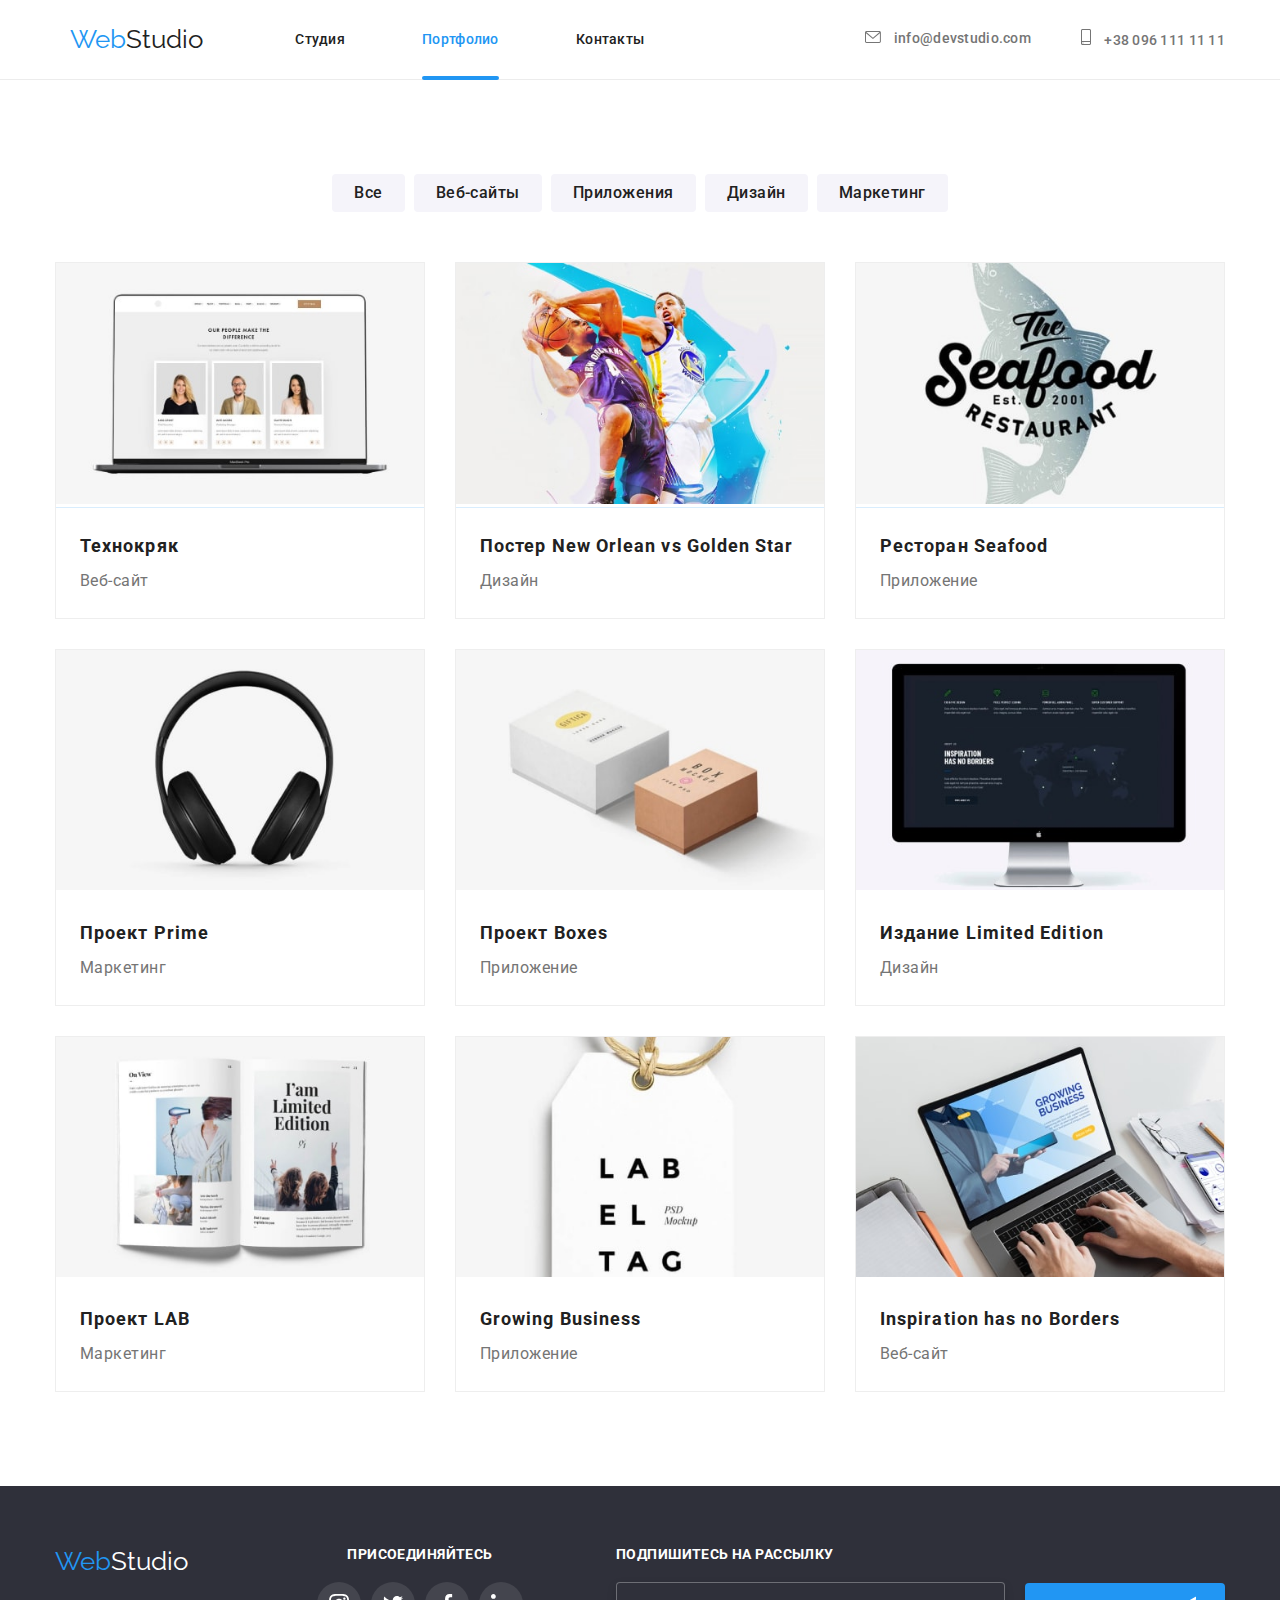
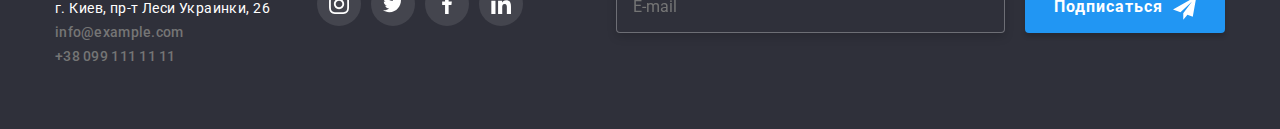
==== portfolio.html @ eea92b86 "commit" ====
<!DOCTYPE html>
<html lang="en">

<head>
    <meta charset="UTF-8" />
    <meta name="viewport" content="width=device-width, initial-scale=1.0" />
    <title>Web Studio</title>
    <link
        href="https://fonts.googleapis.com/css2?family=Raleway:wght@700&family=Roboto:wght@400;500;700;900&display=swap"
        rel="stylesheet">
        <link rel="stylesheet" href="./css/portfolio.min.css">
    <!-- <link rel="stylesheet" href="./css/common.css">
    <link rel="stylesheet" href="./css/main.css"> -->
</head>

<body class="page">
    <!--header-->
<header class="header">
    <div class="container header-nav">
        <nav class="header-nav-menu">
            <a href="./index.html" aria-label="Logo" class="logo">Web<span class="header-logo">Studio</span></a>
            <button type="button" class="menu-button is-open" data-menu-button aria-expanded="false"
                aria-controls="menu-container">
                <svg class="menu-icon" width="24" height='18' aria-label="mobile-menu">
                    <use class="icon-menu" href="./images/burger.svg#icon-burger-close"></use>
                    <use class="icon-cross" href="./images/burger.svg#icon-burger-menu"></use>
                </svg>
            </button>
        </nav>
        <div class="menu-container" id="menu-container" data-menu>
            <ul class="site-nav list">
                <li class="item"><a href="./index.html" class="site-nav-link">Студия</a></li>
                <li class="item"><a href="./portfolio.html" class="site-nav-link current">Портфолио</a></li>
                <li class="item"><a href="#Контакты" class="site-nav-link">Контакты</a></li>
            </ul>

            <address class="site-nav-right">
                <ul class="site-nav-right list">
                    <li class="item-right">
                        <a href=mailto:info@example.com class="site-nav-right-link mail-icon">
                            <svg class="icon" width="16px" height="12px">
                                <use href="./images/symbol-defs.svg#icon-mail"></use>
                            </svg>
                            info@devstudio.com
                        </a>
                    </li>
                    <li class="item-right">
                        <a href="tel:+380991111111" class="site-nav-right-link  tel-icon">
                            <svg class="icon" width="10px" height="16px">
                                <use href="./images/symbol-defs.svg#icon-tel"></use>
                            </svg>
                            +38 096 111 11 11</a>
                    </li>
                </ul>
            </address>
        </div>
    </div>
</header>

<!--portfolio offer -->
    <main class="main page">
        <section class="portfolio">
            <div class="container offer-container">
                <h1 class="hiden-title">hiden</h1>
                <ul class="filter-list  list">
                    <li class="filter-list-item"><button class="filter-button">Все</button></li>
                    <li class="filter-list-item"><button class="filter-button">Веб-сайты</button></li>
                    <li class="filter-list-item"><button class="filter-button">Приложения</button></li>
                    <li class="filter-list-item"><button class="filter-button">Дизайн</button></li>
                    <li class="filter-list-item"><button class="filter-button">Маркетинг</button></li>
                </ul>
            
             <ul class="offer list">
                    <li class="offer-item">
                        <a href="" class="portfolio-list">
                            <div class="offer-overlay">
                                <picture class="offer-picture">
                                    <source srcset="./images-min/portfolio/tel-port1-min.jpg 1x, ./images-min/portfolio/tel-port1@2x.jpg 2x" media="(min-width: 1200px)">
                                    <source srcset="./images-min/portfolio/port-tablet1-min.jpg 1x, ./images-min/portfolio/port-tablet1-2x-min.jpg 2x" media="(min-width: 768px)">
                                    <source srcset="./images-min/portfolio/imgport-dekstop1-min.jpg 1x, ./images-min/portfolio/imgport-desktop1@2x-min.jpg 2x" media="(min-width: 320px)">
                                    <img src="./images/techno.jpg" alt="techno" />
                                </picture>
                                <div class="offer-overlay-text-container">
                                    <p class="offer-overlay-text">
                                        Технокряк это современная площадка распространения коронавируса. Компании используют эту
                                        платформу для цифрового шпионажа и атак на защищённые сервера конкурентов.
                                    </p>
                                </div>
                            </div>
                            <div class="offer-text">
                                <h2 class="offer-title">Технокряк</h2>
                                <p class="offer-description-text">Веб-сайт</p>
                            </div>
                        </a>
                    </li>
                    <li class="offer-item">
                        <a href="" class="portfolio-list">
                            <div class="offer-overlay">
                                <picture class="offer-picture">
                                    <source srcset="./images-min/portfolio/tel-port2-min.jpg 1x, ./images-min/portfolio/tel-port2@2x.jpg 2x"
                                        media="(min-width: 1200px)">
                                    <source srcset="./images-min/portfolio/port-tablet2-min.jpg 1x, ./images-min/portfolio/port-tablet2-2x-min.jpg 2x"
                                        media="(min-width: 768px)">
                                    <source
                                        srcset="./images-min/portfolio/imgport-dekstop2-min.jpg 1x, ./images-min/portfolio/imgport-desktop2@2x-min.jpg 2x"
                                        media="(min-width: 320px)">
                                <img src="./images/Poster.jpg" alt="poster" />
                                </picture>
                                <div class="offer-overlay-text-container">
                                    <p class="offer-overlay-text">
                                        Технокряк это современная площадка распространения коронавируса. Компании используют эту
                                        платформу для цифрового шпионажа и атак на защищённые сервера конкурентов.
                                    </p>
                                </div>
                            </div>
                            <div class="offer-text">
                                <h2 class="offer-title">Постер New Orlean vs Golden Star</h2>
                                <p class="offer-description-text">Дизайн</p>
                            </div>
                        </a>
                    </li>
                    <li class="offer-item">
                        <a href="" class="portfolio-list">
                            <div class="offer-overlay">
                                <picture class="offer-picture">
                                    <source srcset="./images-min/portfolio/tel-port3-min.jpg 1x, ./images-min/portfolio/tel-port3@2x.jpg 2x"
                                        media="(min-width: 1200px)">
                                    <source srcset="./images-min/portfolio/port-tablet3-min.jpg 1x, ./images-min/portfolio/port-tablet3-2x-min.jpg 2x"
                                        media="(min-width: 768px)">
                                    <source
                                        srcset="./images-min/portfolio/imgport-dekstop3-min.jpg 1x, ./images-min/portfolio/imgport-desktop3@2x-min.jpg 2x"
                                        media="(min-width: 320px)">
                                <img src="./images/restaurant.jpg" alt="restaurant" />
                                </picture>
                                <div class="offer-overlay-text-container">
                                    <p class="offer-overlay-text">
                                        Технокряк это современная площадка распространения коронавируса. Компании используют эту
                                        платформу для цифрового шпионажа и атак на защищённые сервера конкурентов.
                                    </p>
                                </div>
                            </div>
                            <div class="offer-text">
                                <h2 class="offer-title">Ресторан Seafood</h2>
                                <p class="offer-description-text">Приложение</p>
                            </div>
                        </a>
                    </li>
                    <li class="offer-item">
                        <a href="" class="portfolio-list">
                            <div class="offer-overlay">
                                <picture class="offer-picture">
                                    <source srcset="./images-min/portfolio/tel-port4-min.jpg 1x, ./images-min/portfolio/tel-port4@2x.jpg 2x"
                                        media="(min-width: 1200px)">
                                    <source srcset="./images-min/portfolio/port-tablet4-min.jpg 1x, ./images-min/portfolio/port-tablet4-2x-min.jpg 2x"
                                        media="(min-width: 768px)">
                                    <source
                                        srcset="./images-min/portfolio/imgport-dekstop4-min.jpg 1x, ./images-min/portfolio/imgport-desktop4@2x-min.jpg 2x"
                                        media="(min-width: 320px)">
                                <img src="./images/project.jpg" alt="project-prime" />
                                </picture>
                                <div class="offer-overlay-text-container">
                                    <p class="offer-overlay-text">
                                        Технокряк это современная площадка распространения коронавируса. Компании используют эту
                                        платформу для цифрового шпионажа и атак на защищённые сервера конкурентов.
                                    </p>
                                </div>
                            </div>
                            <div class="offer-text">
                                <h2 class="offer-title">Проект Prime</h2>
                                <p class="offer-description-text">Маркетинг</p>
                            </div>
                        </a>
                    </li>
                    <li class="offer-item">
                        <a href="" class="portfolio-list">
                            <div class="offer-overlay">
                                <picture class="offer-picture">
                                    <source srcset="./images-min/portfolio/tel-port5-min.jpg 1x, ./images-min/portfolio/tel-port5@2x.jpg 2x"
                                        media="(min-width: 1200px)">
                                    <source srcset="./images-min/portfolio/port-tablet5-min.jpg 1x, ./images-min/portfolio/port-tablet5-2x-min.jpg 2x"
                                        media="(min-width: 768px)">
                                    <source
                                        srcset="./images-min/portfolio/imgport-dekstop5-min.jpg 1x, ./images-min/portfolio/imgport-desktop5@2x-min.jpg 2x"
                                        media="(min-width: 320px)">
                                <img src="./images/project-boxes.jpg" alt="project-boxes" />
                                     </picture>
                                <div class="offer-overlay-text-container">
                                    <p class="offer-overlay-text">
                                        Технокряк это современная площадка распространения коронавируса. Компании используют эту
                                        платформу для цифрового шпионажа и атак на защищённые сервера конкурентов.
                                    </p>
                                </div>
                            </div>
                            <div class="offer-text">
                                <h2 class="offer-title">Проект Boxes</h2>
                                <p class="offer-description-text">Приложение</p>
                            </div>
                        </a>
                    </li>
                    <li class="offer-item">
                        <a href="" class="portfolio-list">
                            <div class="offer-overlay">
                                <picture class="offer-picture">
                                    <source srcset="./images-min/portfolio/tel-port6-min.jpg 1x, ./images-min/portfolio/tel-port6@2x.jpg 2x"
                                        media="(min-width: 1200px)">
                                    <source srcset="./images-min/portfolio/port-tablet6-min.jpg 1x, ./images-min/portfolio/port-tablet6-2x-min.jpg 2x"
                                        media="(min-width: 768px)">
                                    <source
                                        srcset="./images-min/portfolio/imgport-dekstop6-min.jpg 1x, ./images-min/portfolio/imgport-desktop6@2x-min.jpg 2x"
                                        media="(min-width: 320px)">
                                    <img src="./images/limited-edition.jpg" alt="limited-edition" />
                                </picture>
                                <div class="offer-overlay-text-container">
                                    <p class="offer-overlay-text">
                                        Технокряк это современная площадка распространения коронавируса. Компании используют эту
                                        платформу для цифрового шпионажа и атак на защищённые сервера конкурентов.
                                    </p>
                                </div>
                            </div>
                            <div class="offer-text">
                                <h2 class="offer-title">Издание Limited Edition</h2>
                                <p class="offer-description-text">Дизайн</p>
                            </div>
                        </a>
                    </li>
                    <li class="offer-item">
                        <a href="" class="portfolio-list">
                            <div class="offer-overlay">
                                <picture class="offer-picture">
                                    <source srcset="./images-min/portfolio/tel-port7-min.jpg 1x, ./images-min/portfolio/tel-port7@2x.jpg 2x"
                                        media="(min-width: 1200px)">
                                    <source srcset="./images-min/portfolio/port-tablet7-min.jpg 1x, ./images-min/portfolio/port-tablet7-2x-min.jpg 2x"
                                        media="(min-width: 768px)">
                                    <source
                                        srcset="./images-min/portfolio/imgport-dekstop7-min.jpg 1x, ./images-min/portfolio/imgport-desktop7@2x-min.jpg 2x"
                                        media="(min-width: 320px)">
                                <img src="./images/lab.jpg" alt="lab-project" />
                                </picture>
                                <div class="offer-overlay-text-container">
                                    <p class="offer-overlay-text">
                                        Технокряк это современная площадка распространения коронавируса. Компании используют эту
                                        платформу для цифрового шпионажа и атак на защищённые сервера конкурентов.
                                    </p>
                                </div>
                            </div>
                            <div class="offer-text">
                                <h2 class="offer-title">Проект LAB</h2>
                                <p class="offer-description-text">Маркетинг</p>
                            </div>
                        </a>
                    </li>
                    <li class="offer-item">
                        <a href="" class="portfolio-list">
                            <div class="offer-overlay">
                                <picture>
                                    <source srcset="./images-min/portfolio/tel-port8-min.jpg 1x, ./images-min/portfolio/tel-port8@2x.jpg 2x"
                                        media="(min-width: 1200px)">
                                    <source srcset="./images-min/portfolio/port-tablet8-min.jpg 1x, ./images-min/portfolio/port-tablet8-2x-min.jpg 2x"
                                        media="(min-width: 768px)">
                                    <source
                                        srcset="./images-min/portfolio/imgport-dekstop8-min.jpg 1x, ./images-min/portfolio/imgport-desktop8@2x-min.jpg 2x"
                                        media="(min-width: 320px)">
                                <img src="./images/growing.jpg" alt="growing-business" />
                                </picture>
                                <div class="offer-overlay-text-container">
                                    <p class="offer-overlay-text">
                                        Технокряк это современная площадка распространения коронавируса. Компании используют эту
                                        платформу для цифрового шпионажа и атак на защищённые сервера конкурентов.
                                    </p>
                                </div>
                            </div>
                            <div class="offer-text">
                                <h2 class="offer-title">Growing Business</h2>
                                <p class="offer-description-text">Приложение</p>
                            </div>
                        </a>
                    </li>
                    <li class="offer-item">
                        <a href="" class="portfolio-list">
                            <div class="offer-overlay">
                                <picture>
                                    <source srcset="./images-min/portfolio/tel-port9-min.jpg 1x, ./images-min/portfolio/tel-port9@2x.jpg 2x"
                                        media="(min-width: 1200px)">
                                    <source srcset="./images-min/portfolio/port-tablet9-min.jpg 1x, ./images-min/portfolio/port-tablet9-2x-min.jpg 2x"
                                        media="(min-width: 768px)">
                                    <source
                                        srcset="./images-min/portfolio/imgport-dekstop9-min.jpg 1x, ./images-min/portfolio/imgport-desktop9@2x-min.jpg 2x"
                                        media="(min-width: 320px)">
                                <img src="./images/inspiration.jpg" alt="inspiration" />
                                </picture>
                                <div class="offer-overlay-text-container">
                                    <p class="offer-overlay-text">
                                        Технокряк это современная площадка распространения коронавируса. Компании используют эту
                                        платформу для цифрового шпионажа и атак на защищённые сервера конкурентов.
                                    </p>
                                </div>
                            </div>
                            <div class="offer-text">
                                <h2 class="offer-title">Inspiration has no Borders</h2>
                                <p class="offer-description-text">Веб-сайт</p>
                            </div>
                        </a>
                    </li>
            </ul>
         </div>
        </section>
    </main>
<!--Footer-->
    <footer class="footer">
        <div class="footer-container container">
            <div class="tablet-version">
                <div class="footer-left">
                    <a href="./index.html" class="footer-logo">Web<span class="footer-logo-span">Studio</span></a>
                    <address class="adress">
                        <ul class="footer-list list">
                            <li class="adress-list">
                                <a class="location-link" href="https://goo.gl/maps/Xqh2hJg4J4XLnShu8" target="_blank"><span
                                        class="location">г. Киев, пр-т
                                        Леси
                                        Украинки, 26</span></a></li>
                            <li class="adress-list">
                                <a href="mailto:info@example.com" class="footer-contacts">info@example.com</a>
                            </li>
                            <li class="adress-list">
                                <a href="tel:+380991111111" class="footer-contacts">+38 099 111 11 11</a>
                            </li>
                        </ul>
                    </address>
                </div>
                <div class="footer-center ">
                    <h2 class="footer-center-title">ПРИСОЕДИНЯЙТЕСЬ</h2>
                    <ul class="list footer-center-list">
                        <li class="footer-social">
                            <a class="footer-icon" href="">
                                <svg class="footer-svg" width="20px" height="20px">
                                    <use href="./images/symbol-defs.svg#icon-insta"></use>
                                </svg>
                            </a>
                        </li>
                        <li class="footer-social">
                            <a class="footer-icon" href="">
                                <svg class="footer-svg" width="20px" height="20px">
                                    <use href="./images/symbol-defs.svg#icon-twitter"></use>
                                </svg>
                            </a>
                        <li class="footer-social">
                            <a class="footer-icon" href="">
                                <svg class="footer-svg" width="20px" height="20px">
                                    <use href="./images/symbol-defs.svg#icon-facebook"></use>
                                </svg>
                            </a>
                        </li>
                        <li class="footer-social">
                            <a class="footer-icon" href="">
                                <svg class="footer-svg" width="20px" height="20px">
                                    <use href="./images/symbol-defs.svg#icon-linkedin"></use>
                                </svg>
                            </a>
                        </li>
                    </ul>
                </div>
            </div>
            <div class="footer-right">
                <form action="#" class="footer-form">
                    <div class="text-right-container">
                        <h2 class="footer-title-right">Подпишитесь на рассылку</h2>
                        <input type="email" name="user-email" placeholder="E-mail" class="footer-mail">
                    </div>
                    <div class="button-container">
                        <button class="footer-button button" type="submit">Подписаться
                            <svg class="icon-send">
                                <use href="./images/symbol-def2.svg#icon-send"></use>
                            </svg>
                        </button>
                    </div>
                </form>
            </div>
        </div>
    </footer>
            </div>
        </div>
    </footer>
    <script src="./js/menu.js"></script>
</body>

</html>
---- css/portfolio.min.css ----
.container{width:100%;padding-left:15px;padding-right:15px;margin-right:auto;margin-left:auto}@media screen and (min-width: 480px){.container{width:480px}}@media screen and (min-width: 768px){.container{width:768px}}@media screen and (min-width: 1200px){.container{width:1200px}}.list{margin-top:0px;margin-bottom:0px;padding-left:0px;list-style:none}.link{text-decoration:none}.page{background-color:#fff;color:#757575;font-family:roboto, sans-serif}.item{display:block;position:relative}.section{box-sizing:border-box;margin-top:0px;margin-bottom:0px}.button{padding:10px 32px;border:none;border-radius:4px;color:#fff;background-color:#2196f3;font-weight:bold;font-size:16px;line-height:1.9;align-items:center;text-align:center;letter-spacing:0.06em;text-decoration:none;box-shadow:0px 4px 4px 0px rgba(0,0,0,0.15)}/*! modern-normalize v1.0.0 | MIT License | https://github.com/sindresorhus/modern-normalize */*,*::before,*::after{box-sizing:border-box}:root{-moz-tab-size:4;tab-size:4}html{line-height:1.15;-webkit-text-size-adjust:100%}body{margin:0}body{font-family:system-ui,-apple-system,"Segoe UI",Roboto,Helvetica,Arial,sans-serif,"Apple Color Emoji","Segoe UI Emoji"}hr{height:0;color:inherit}abbr[title]{text-decoration:underline dotted}b,strong{font-weight:bolder}code,kbd,samp,pre{font-family:ui-monospace, SFMono-Regular, Consolas, 'Liberation Mono', Menlo, monospace;font-size:1em}small{font-size:80%}sub,sup{font-size:75%;line-height:0;position:relative;vertical-align:baseline}sub{bottom:-0.25em}sup{top:-0.5em}table{text-indent:0;border-color:inherit}button,input,optgroup,select,textarea{font-family:inherit;font-size:100%;line-height:1.15;margin:0}button,select{text-transform:none}button,[type='button'],[type='reset'],[type='submit']{-webkit-appearance:button}::-moz-focus-inner{border-style:none;padding:0}:-moz-focusring{outline:1px dotted ButtonText}:-moz-ui-invalid{box-shadow:none}legend{padding:0}progress{vertical-align:baseline}::-webkit-inner-spin-button,::-webkit-outer-spin-button{height:auto}[type='search']{-webkit-appearance:textfield;outline-offset:-2px}::-webkit-search-decoration{-webkit-appearance:none}::-webkit-file-upload-button{-webkit-appearance:button;font:inherit}summary{display:list-item}.adress{font-style:normal;font-size:14px;line-height:1.7;letter-spacing:0.03em;color:rgba(255,255,255,0.6)}.location{font-size:14px;line-height:1.7;letter-spacing:0.03em;color:#ffffff}.location-link{text-decoration:none}.logo{color:#2196f3;font-family:Raleway;font-size:26px;line-height:1.2;letter-spacing:3%;text-decoration:none}.logo-list:not(:last-child){margin-right:30px}.footer-logo{display:inline-block;margin-bottom:20px;color:#2196f3;font-family:Raleway;font-size:26px;line-height:1.2;letter-spacing:3%;text-decoration:none}.footer-logo-span{color:#fff}.header-logo{color:#212121}.logo-list:not(:last-child){margin-right:30px}.footer-center-title,.footer-title-right{font-weight:bold;margin-top:0px;margin-bottom:0px;font-size:14px;line-height:1.143;letter-spacing:0.03em;color:#fff;text-transform:uppercase}.header{width:100%;padding-bottom:24px;padding-top:24px;border-bottom:1px solid #ececec;position:relative}.header .header-nav{justify-content:space-between;align-items:center}@media screen and (max-width: 767px){.header .header-nav{display:inline}}@media screen and (min-width: 768px) and (max-width: 1199px){.header .header-nav{width:100%;display:flex}}@media screen and (min-width: 1200px){.header .header-nav{display:flex}}.header .header-nav-menu{display:flex;align-items:center;justify-content:space-between;padding-left:15px;padding-right:15px}.header .site-nav-link{display:inline-block;position:relative;color:#212121;font-weight:500;font-size:14px;line-height:1.1;letter-spacing:0.02em;text-decoration:none;transition-duration:250ms;transition-timing-function:cubic-bezier(0.4, 0, 0.2, 1)}.header .site-nav-link:hover,.header .site-nav-link:focus{color:#2196f3}.header .current{color:#2196f3}.header .current::before{content:'';position:absolute;width:100%;height:100%;top:0;bottom:0;display:block;bottom:0;height:4px;background-color:#2196f3;border-radius:2px;transform:translateY(28px)}@media screen and (min-width: 768px) and (max-width: 1199px){.header .current::before{transform:translateY(48px)}}@media screen and (min-width: 1200px){.header .current::before{transform:translateY(44px)}}@media screen and (max-width: 767px){.header .site-nav-right{margin-left:auto;margin-right:auto;text-align:center}}@media screen and (min-width: 768px) and (max-width: 1199px){.header .site-nav-right{display:block;white-space:nowrap}}@media screen and (min-width: 1200px){.header .site-nav-right{width:100%;display:flex;justify-content:flex-end}.header .site-nav-right .item-right:not(:last-child){margin-right:50px}}.header .icon{margin-right:10px;fill:#757575}.header .site-nav-right-link{transition-duration:250ms;transition-timing-function:cubic-bezier(0.4, 0, 0.2, 1);color:#757575;font-style:normal;font-weight:500;font-size:14px;line-height:1.1;letter-spacing:0.02em;text-decoration:none}.header .site-nav-right-link:hover,.header .site-nav-right-link:focus{color:#2196f3}.header .site-nav-right-link:hover .icon,.header .site-nav-right-link:focus .icon{fill:#2196f3}.menu-button .menu-icon:focus,.menu-button .menu-icon:hover{fill:#2196f3}.menu-button{display:inline-flex;margin:0;padding:0;border:none;background-color:transparent}@media screen and (min-width: 767px){.menu-button{display:none}}.menu-button .icon-cross{display:none}.menu-button.is-open .icon-cross{display:block}.menu-button.is-open .icon-menu{display:none}@media screen and (max-width: 767px){.menu-container{display:none;position:absolute;top:100%;width:100%;background-color:#fff;padding-top:60px;padding-bottom:60px;text-align:center;font-size:20px;box-shadow:0px 4px 8px rgba(0,0,0,0.04),0px 2px 4px rgba(0,0,0,0.08),0px 1px 3px rgba(0,0,0,0.16);z-index:1}.menu-container.is-open{display:block}.menu-container .item:not(:last-child){margin-bottom:40px}.menu-container .item:last-child{margin-bottom:60px}.menu-container .item-right:not(:last-child){margin-bottom:16px}}@media screen and (min-width: 768px) and (max-width: 1199px){.menu-container{width:100%;justify-content:space-evenly;margin:0}}@media screen and (min-width: 1200px){.menu-container{display:flex;width:100%;justify-content:space-evenly}}@media screen and (min-width: 767px){.menu-container{display:flex}}@media screen and (max-width: 767px){.site-nav{display:block}}@media screen and (min-width: 768px) and (max-width: 1199px){.site-nav{align-items:center;justify-content:space-evenly;width:100%;display:flex;position:relative}}@media screen and (min-width: 1200px){.site-nav{width:100%;align-items:center;justify-content:space-evenly;display:flex;position:relative}}.footer{padding-bottom:60px;padding-top:60px;background-color:#2f303a}@media screen and (max-width: 767px){.footer-left{text-align:center}}.footer-container{display:flex}@media screen and (max-width: 767px){.footer-container{display:block}}@media screen and (min-width: 768px) and (max-width: 1199px){.footer-container{display:block}}@media screen and (min-width: 1200px){.footer-container{justify-content:space-between}}@media screen and (min-width: 768px) and (max-width: 1199px){.footer-container .tablet-version{display:flex;justify-content:space-evenly}}@media screen and (min-width: 1200px){.footer-container .tablet-version{display:flex;width:40%;justify-content:space-between}}.footer-container .footer-list{display:inline-block}.footer-container .footer-list:nth-child(-n+2){margin-bottom:0px}.footer-container .footer-contacts{text-decoration:none;color:#757575;font-weight:500;font-size:14px;line-height:1.1;letter-spacing:0.02em}.footer .footer-center{display:block;text-align:center}@media screen and (max-width: 767px){.footer .footer-center{margin-top:60px;margin-bottom:60px}}@media screen and (min-width: 1200px){.footer .footer-center{text-align:center}}.footer .footer-center-list{display:flex;justify-content:center;align-items:center;margin-top:20px}.footer .footer-social:not(:last-child){margin-right:10px}.footer .footer-icon{background-color:rgba(255,255,255,0.1);display:flex;justify-content:center;align-items:center;width:44px;height:44px;border-radius:50%;transition-duration:250ms;transition-timing-function:cubic-bezier(0.4, 0, 0.2, 1)}.footer .footer-icon:hover,.footer .footer-icon:focus{background-color:#2196f3}.footer .footer-icon .footer-svg{fill:#fff}.footer .footer-right{display:block}@media screen and (min-width: 768px) and (max-width: 1199px){.footer .footer-right{margin-top:60px}}@media screen and (min-width: 1200px){.footer .footer-right{display:flex;width:60%;justify-content:flex-end}}.footer .text-right-container{text-align:center}@media screen and (min-width: 1200px){.footer .text-right-container{width:100%;text-align:left;margin-left:93px}}.footer .footer-form{display:block}@media screen and (min-width: 1200px){.footer .footer-form{display:flex;width:100%;justify-content:flex-end}}.footer .button-container{display:flex;justify-content:space-between;align-items:center}@media screen and (max-width: 767px){.footer .button-container{margin-top:20px}}.footer .footer-button{display:flex;width:200px;height:50px;padding:10px 29px;margin-right:auto;margin-left:auto}@media screen and (min-width: 768px) and (max-width: 1199px){.footer .footer-button{margin-top:20px}}@media screen and (min-width: 1200px){.footer .footer-button{margin-left:20px}}.footer .footer-button .icon-send{align-items:center;width:24px;height:24px;fill:#fff;margin-left:10px}.footer .footer-mail{width:100%;padding:15px 16px;margin-top:20px;background-color:#2f303a;border:1px solid rgba(255,255,255,0.3);box-sizing:border-box;filter:drop-shadow(0px 4px 4px rgba(0,0,0,0.15));border-radius:4px;color:#f5f4fa}@media screen and (min-width: 768px) and (max-width: 1199px){.footer .footer-mail{width:70%}}.offer img{width:100%}.offer-picture{width:100%}@media screen and (min-width: 320px) and (max-width: 767px){.offer{margin:0 auto}.offer-item:not(:last-child){margin-bottom:30px}}@media screen and (min-width: 768px) and (max-width: 1199px){.offer{display:flex;justify-content:start;flex-wrap:wrap;width:100%;margin:0 auto}.offer-item{flex-basis:47%}.offer-item:not(:last-child){margin-bottom:30px}.offer-item:nth-child(even){margin-left:30px}}@media screen and (min-width: 1200px){.offer{display:flex;flex-wrap:wrap}.offer-item{flex-basis:calc((100%-9 * 60px) / 3);max-width:370px}.offer-item:not(:nth-child(3n+3)){margin-right:30px}.offer-item:nth-child(-n+6){margin-bottom:30px}}.offer a{text-decoration:none}.offer-item{border:1px solid #eeeeee}.offer-item:hover{box-shadow:0px 1px 1px rgba(0,0,0,0.12),0px 4px 4px rgba(0,0,0,0.06),1px 4px 6px rgba(0,0,0,0.16)}.offer-item:hover .offer-overlay::before,.offer-item:hover .offer-overlay-text-container{opacity:1;transform:translateY(0)}.offer-overlay{display:flex;position:relative;overflow:hidden}.offer-overlay:before{display:inline-block;position:absolute;content:'';width:100%;height:100%;background-color:rgba(33,150,243,0.9);opacity:1;transform:translateY(100%);transition:transform 250ms cubic-bezier(0.4, 0, 0.2, 1)}.offer-title{font-weight:bold;font-size:18px;line-height:2;letter-spacing:0.06em;color:#212121;text-decoration:none;margin:0}.offer-overlay-text-container{display:block;position:absolute;justify-content:center;padding:64px 24px;top:0;left:0;width:322px;height:168px;align-items:center;font-style:normal;font-weight:normal;font-size:18px;line-height:1.56;color:#fff;letter-spacing:0.03em;transform:translateY(100%);transition:transform 250ms cubic-bezier(0.4, 0, 0.2, 1);opacity:0}.offer-text{padding:20px 24px}.offer-text p{font-weight:normal;font-size:16px;line-height:1.9px;letter-spacing:0.03em;color:#757575}.portfolio{padding-bottom:94px;padding-top:94px}@media screen and (max-width: 767px){.portfolio{padding-bottom:60px;padding-top:60px}}@media screen and (min-width: 320px) and (max-width: 767px){.filter-list{display:flex;flex-wrap:wrap}.filter-list-item{margin-bottom:15px}.filter-list-item:not(:last-child){margin-right:9px}}@media screen and (min-width: 768px) and (max-width: 1199px){.filter-list{display:flex;flex-wrap:nowrap;justify-content:center;flex-basis:calc((100%-2 * 9px) / 3);margin-bottom:15px}.filter-list-item:not(:last-child){margin-right:9px}}@media screen and (min-width: 1200px){.filter-list{display:flex;justify-content:center;flex-basis:calc((100%-2 * 9px) / 3);margin-bottom:50px}.filter-list-item:not(:last-child){margin-right:9px}}.filter-button{padding:6px 22px;border:0px;border-radius:4px;font-family:roboto, sans-serif;font-weight:500;font-size:16px;line-height:1.62;letter-spacing:0.03em;color:#212121;background-color:#f5f4fa}.filter-button:hover,.filter-button:focus{background-color:#2196f3;color:#fff;box-shadow:0px 3px 1px rgba(0,0,0,0.1),0px 1px 2px rgba(0,0,0,0.08),0px 2px 2px rgba(0,0,0,0.12)}.hiden-title{display:none}
/*# sourceMappingURL=portfolio.min.css.map */
---- css/common.css ----
:root {
  --primary-text-color: #757575;
  --title-text-color: #212121;
  --accent-color: #2196f3;
  --primary-bg-color: #ffffff;
}

.page {
  background-color: var(--primary-bg-color);
  color: var(--primary-text-color);
}

.logo {
  color: var(--title-text-color);
}
/* Site nav */

.site-nav-link {
  color: var(--title-text-color);
}
.site-nav .current {
  color: var(--accent-color);
}

.site-nav-link:hover,
.site-nav-link:focus {
  color: var(--accent-color);
}
.site-nav-right-link {
  color: var(--primary-text-color);
}
.site-nav-right-link:hover,
.site-nav-right-link:focus {
  color: var(--accent-color);
}
---- css/main.css ----
.container {
  width: 100%;
  padding-left: 15px;
  padding-right: 15px;
  margin-right: auto;
  margin-left: auto;
}

@media screen and (min-width: 480px) {
  .container {
    width: 480px;
  }
}

@media screen and (min-width: 768px) {
  .container {
    width: 768px;
  }
}

@media screen and (min-width: 1200px) {
  .container {
    width: 1200px;
  }
}

.list {
  margin-top: 0px;
  margin-bottom: 0px;
  padding-left: 0px;
  list-style: none;
}

.link {
  text-decoration: none;
}

.page {
  background-color: #ffffff;
  color: #757575;
  font-family: roboto, sans-serif;
}

.item {
  display: block;
  position: relative;
}

.section {
  box-sizing: border-box;
  margin-top: 0px;
  margin-bottom: 0px;
}

/*! modern-normalize v1.0.0 | MIT License | https://github.com/sindresorhus/modern-normalize */
/*
Document
========
*/
/**
Use a better box model (opinionated).
*/
*,
*::before,
*::after {
  box-sizing: border-box;
}

/**
Use a more readable tab size (opinionated).
*/
:root {
  -moz-tab-size: 4;
  tab-size: 4;
}

/**
1. Correct the line height in all browsers.
2. Prevent adjustments of font size after orientation changes in iOS.
*/
html {
  line-height: 1.15;
  /* 1 */
  -webkit-text-size-adjust: 100%;
  /* 2 */
}

/*
Sections
========
*/
/**
Remove the margin in all browsers.
*/
body {
  margin: 0;
}

/**
Improve consistency of default fonts in all browsers. (https://github.com/sindresorhus/modern-normalize/issues/3)
*/
body {
  font-family: system-ui, -apple-system, "Segoe UI", Roboto, Helvetica, Arial, sans-serif, "Apple Color Emoji", "Segoe UI Emoji";
}

/*
Grouping content
================
*/
/**
1. Add the correct height in Firefox.
2. Correct the inheritance of border color in Firefox. (https://bugzilla.mozilla.org/show_bug.cgi?id=190655)
*/
hr {
  height: 0;
  /* 1 */
  color: inherit;
  /* 2 */
}

/*
Text-level semantics
====================
*/
/**
Add the correct text decoration in Chrome, Edge, and Safari.
*/
abbr[title] {
  text-decoration: underline dotted;
}

/**
Add the correct font weight in Edge and Safari.
*/
b,
strong {
  font-weight: bolder;
}

/**
1. Improve consistency of default fonts in all browsers. (https://github.com/sindresorhus/modern-normalize/issues/3)
2. Correct the odd 'em' font sizing in all browsers.
*/
code,
kbd,
samp,
pre {
  font-family: ui-monospace, SFMono-Regular, Consolas, 'Liberation Mono', Menlo, monospace;
  /* 1 */
  font-size: 1em;
  /* 2 */
}

/**
Add the correct font size in all browsers.
*/
small {
  font-size: 80%;
}

/**
Prevent 'sub' and 'sup' elements from affecting the line height in all browsers.
*/
sub,
sup {
  font-size: 75%;
  line-height: 0;
  position: relative;
  vertical-align: baseline;
}

sub {
  bottom: -0.25em;
}

sup {
  top: -0.5em;
}

/*
Tabular data
============
*/
/**
1. Remove text indentation from table contents in Chrome and Safari. (https://bugs.chromium.org/p/chromium/issues/detail?id=999088, https://bugs.webkit.org/show_bug.cgi?id=201297)
2. Correct table border color inheritance in all Chrome and Safari. (https://bugs.chromium.org/p/chromium/issues/detail?id=935729, https://bugs.webkit.org/show_bug.cgi?id=195016)
*/
table {
  text-indent: 0;
  /* 1 */
  border-color: inherit;
  /* 2 */
}

/*
Forms
=====
*/
/**
1. Change the font styles in all browsers.
2. Remove the margin in Firefox and Safari.
*/
button,
input,
optgroup,
select,
textarea {
  font-family: inherit;
  /* 1 */
  font-size: 100%;
  /* 1 */
  line-height: 1.15;
  /* 1 */
  margin: 0;
  /* 2 */
}

/**
Remove the inheritance of text transform in Edge and Firefox.
1. Remove the inheritance of text transform in Firefox.
*/
button,
select {
  /* 1 */
  text-transform: none;
}

/**
Correct the inability to style clickable types in iOS and Safari.
*/
button,
[type='button'],
[type='reset'],
[type='submit'] {
  -webkit-appearance: button;
}

/**
Remove the inner border and padding in Firefox.
*/
::-moz-focus-inner {
  border-style: none;
  padding: 0;
}

/**
Restore the focus styles unset by the previous rule.
*/
:-moz-focusring {
  outline: 1px dotted ButtonText;
}

/**
Remove the additional ':invalid' styles in Firefox.
See: https://github.com/mozilla/gecko-dev/blob/2f9eacd9d3d995c937b4251a5557d95d494c9be1/layout/style/res/forms.css#L728-L737
*/
:-moz-ui-invalid {
  box-shadow: none;
}

/**
Remove the padding so developers are not caught out when they zero out 'fieldset' elements in all browsers.
*/
legend {
  padding: 0;
}

/**
Add the correct vertical alignment in Chrome and Firefox.
*/
progress {
  vertical-align: baseline;
}

/**
Correct the cursor style of increment and decrement buttons in Safari.
*/
::-webkit-inner-spin-button,
::-webkit-outer-spin-button {
  height: auto;
}

/**
1. Correct the odd appearance in Chrome and Safari.
2. Correct the outline style in Safari.
*/
[type='search'] {
  -webkit-appearance: textfield;
  /* 1 */
  outline-offset: -2px;
  /* 2 */
}

/**
Remove the inner padding in Chrome and Safari on macOS.
*/
::-webkit-search-decoration {
  -webkit-appearance: none;
}

/**
1. Correct the inability to style clickable types in iOS and Safari.
2. Change font properties to 'inherit' in Safari.
*/
::-webkit-file-upload-button {
  -webkit-appearance: button;
  /* 1 */
  font: inherit;
  /* 2 */
}

/*
Interactive
===========
*/
/*
Add the correct display in Chrome and Safari.
*/
summary {
  display: list-item;
}

.logo {
  color: #2196f3;
  font-family: Raleway;
  font-size: 26px;
  line-height: 1.2;
  letter-spacing: 3%;
  text-decoration: none;
}

.logo-list:not(:last-child) {
  margin-right: 30px;
}

.footer-logo {
  display: inline-block;
  margin-bottom: 20px;
  color: #2196f3;
  font-family: Raleway;
  font-size: 26px;
  line-height: 1.2;
  letter-spacing: 3%;
  text-decoration: none;
}

.footer-logo-span {
  color: #ffffff;
}

.header-logo {
  color: #212121;
}

.logo-list:not(:last-child) {
  margin-right: 30px;
}

.header {
  width: 100%;
  padding-bottom: 24px;
  padding-top: 24px;
  border-bottom: 1px solid #ececec;
  position: relative;
}

.header .header-nav {
  justify-content: space-between;
  align-items: center;
}

@media screen and (max-width: 767px) {
  .header .header-nav {
    display: inline;
  }
}

@media screen and (min-width: 768px) and (max-width: 1199px) {
  .header .header-nav {
    width: 100%;
    display: flex;
  }
}

@media screen and (min-width: 1200px) {
  .header .header-nav {
    display: flex;
  }
}

.header .header-nav-menu {
  display: flex;
  align-items: center;
  justify-content: space-between;
  padding-left: 15px;
  padding-right: 15px;
}

.header .site-nav-link {
  display: inline-block;
  position: relative;
  color: #212121;
  font-weight: 500;
  font-size: 14px;
  line-height: 1.1;
  letter-spacing: 0.02em;
  text-decoration: none;
  transition-duration: 250ms;
  transition-timing-function: cubic-bezier(0.4, 0, 0.2, 1);
}

.header .site-nav-link:hover, .header .site-nav-link:focus {
  color: #2196f3;
}

.header .current {
  color: #2196f3;
}

.header .current::before {
  content: '';
  position: absolute;
  width: 100%;
  height: 100%;
  top: 0;
  bottom: 0;
  display: block;
  bottom: 0;
  height: 4px;
  background-color: #2196f3;
  border-radius: 2px;
  transform: translateY(28px);
}

@media screen and (min-width: 768px) and (max-width: 1199px) {
  .header .current::before {
    transform: translateY(48px);
  }
}

@media screen and (min-width: 1200px) {
  .header .current::before {
    transform: translateY(44px);
  }
}

@media screen and (max-width: 767px) {
  .header .site-nav-right {
    margin-left: auto;
    margin-right: auto;
    text-align: center;
  }
}

@media screen and (min-width: 768px) and (max-width: 1199px) {
  .header .site-nav-right {
    display: block;
    white-space: nowrap;
  }
}

@media screen and (min-width: 1200px) {
  .header .site-nav-right {
    width: 100%;
    display: flex;
    justify-content: flex-end;
  }
  .header .site-nav-right .item-right:not(:last-child) {
    margin-right: 50px;
  }
}

.header .icon {
  margin-right: 10px;
  fill: #757575;
}

.header .site-nav-right-link {
  transition-duration: 250ms;
  transition-timing-function: cubic-bezier(0.4, 0, 0.2, 1);
  color: #757575;
  font-style: normal;
  font-weight: 500;
  font-size: 14px;
  line-height: 1.1;
  letter-spacing: 0.02em;
  text-decoration: none;
}

.header .site-nav-right-link:hover, .header .site-nav-right-link:focus {
  color: #2196f3;
}

.header .site-nav-right-link:hover .icon, .header .site-nav-right-link:focus .icon {
  fill: #2196f3;
}

.menu-button .menu-icon:focus,
.menu-button .menu-icon:hover {
  fill: #2196f3;
}

.menu-button {
  display: inline-flex;
  margin: 0;
  padding: 0;
  border: none;
  background-color: transparent;
}

@media screen and (min-width: 767px) {
  .menu-button {
    display: none;
  }
}

.menu-button .icon-cross {
  display: none;
}

.menu-button.is-open .icon-cross {
  display: block;
}

.menu-button.is-open .icon-menu {
  display: none;
}

@media screen and (max-width: 767px) {
  .menu-container {
    display: none;
    position: absolute;
    top: 100%;
    width: 100%;
    background-color: #ffffff;
    padding-top: 60px;
    padding-bottom: 60px;
    text-align: center;
    font-size: 20px;
    box-shadow: 0px 4px 8px rgba(0, 0, 0, 0.04), 0px 2px 4px rgba(0, 0, 0, 0.08), 0px 1px 3px rgba(0, 0, 0, 0.16);
    z-index: 1;
  }
  .menu-container.is-open {
    display: block;
  }
  .menu-container .item:not(:last-child) {
    margin-bottom: 40px;
  }
  .menu-container .item:last-child {
    margin-bottom: 60px;
  }
  .menu-container .item-right:not(:last-child) {
    margin-bottom: 16px;
  }
}

@media screen and (min-width: 768px) and (max-width: 1199px) {
  .menu-container {
    width: 100%;
    justify-content: space-evenly;
    margin: 0;
  }
}

@media screen and (min-width: 1200px) {
  .menu-container {
    display: flex;
    width: 100%;
    justify-content: space-evenly;
  }
}

@media screen and (min-width: 767px) {
  .menu-container {
    display: flex;
  }
}

@media screen and (max-width: 767px) {
  .site-nav {
    display: block;
  }
}

@media screen and (min-width: 768px) and (max-width: 1199px) {
  .site-nav {
    align-items: center;
    justify-content: space-evenly;
    width: 100%;
    display: flex;
    position: relative;
  }
}

@media screen and (min-width: 1200px) {
  .site-nav {
    width: 100%;
    align-items: center;
    justify-content: space-evenly;
    display: flex;
    position: relative;
  }
}

.section-services {
  padding-bottom: 94px;
}

@media screen and (max-width: 1199px) {
  .section-services {
    visibility: hidden;
    display: none;
  }
}

.section-services .services-container {
  display: flex;
  justify-content: center;
  position: relative;
}

.section-services .services-title {
  padding-top: 0px;
  padding-bottom: 0px;
  color: #212121;
  font-weight: 700;
  font-size: 36px;
  line-height: 1.67;
  text-align: center;
  letter-spacing: 0.03em;
}

.section-services .services-list {
  display: flex;
  justify-content: center;
}

.section-services .services-list-point {
  position: relative;
  flex-basis: calc((100%-2 * 30px) / 3);
}

.section-services .services-list-point:not(:last-child) {
  margin-right: 30px;
}

.section-services .services-text {
  width: 370px;
  height: 70px;
  position: absolute;
  bottom: 0%;
  font-weight: bold;
  font-size: 14px;
  line-height: 1.14;
  letter-spacing: 0.03em;
  text-transform: uppercase;
  padding: 27px 82px;
  margin: 0;
  background-color: rgba(47, 48, 58, 0.8);
  color: #ffffff;
}

.clients {
  padding-bottom: 94px;
  padding-top: 94px;
}

.clients-title {
  margin-top: 0px;
  margin-bottom: 50px;
  padding-top: 0px;
  padding-bottom: 0px;
  color: #212121;
  font-weight: 700;
  font-size: 36px;
  line-height: 1.67;
  text-align: center;
  letter-spacing: 0.03em;
}

@media screen and (min-width: 320px) and (max-width: 767px) {
  .clients-logo-list {
    display: flex;
    flex-wrap: wrap;
    justify-content: center;
  }
}

@media screen and (min-width: 768px) and (max-width: 1199px) {
  .clients-logo-list {
    display: flex;
    flex-wrap: wrap;
    justify-content: center;
  }
}

@media screen and (min-width: 1200px) {
  .clients-logo-list {
    display: flex;
    justify-content: space-evenly;
  }
}

@media screen and (min-width: 320px) and (max-width: 767px) {
  .logo-list-item:nth-child(even) {
    margin-left: 30px;
  }
  .logo-list-item:nth-last-child(2n) {
    margin-bottom: 20px;
  }
}

@media screen and (min-width: 320px) and (max-width: 767px) {
  .logo-list-item {
    flex-basis: 44%;
    height: 90px;
  }
}

@media screen and (min-width: 768px) and (max-width: 1199px) {
  .logo-list-item {
    height: 90px;
    flex-basis: 30%;
  }
  .logo-list-item:not(:nth-child(3n + 3)) {
    margin-right: 20px;
  }
  .logo-list-item:nth-child(3n) {
    margin-bottom: 30px;
  }
}

@media screen and (min-width: 1200px) {
  .logo-list-item {
    width: calc((100%-5 * 30px) / 6);
    height: 90px;
  }
  .logo-list-item:not(:last-child) {
    margin-right: 30px;
  }
}

.clients-logo {
  display: flex;
  width: 100%;
  height: 100%;
  margin: 0;
  justify-content: center;
  align-items: center;
  border: 1px solid #afb1b8;
  border-radius: 4px;
  transition-duration: 250ms;
  transition-timing-function: cubic-bezier(0.4, 0, 0.2, 1);
  text-decoration: none;
}

.clients-logo:hover, .clients-logo:focus {
  border: 1px #2196f3 solid;
}

.clients-logo:hover .clients-svg, .clients-logo:focus .clients-svg {
  fill: #2196f3;
}

.clients-svg {
  transition-duration: 250ms;
  transition-timing-function: cubic-bezier(0.4, 0, 0.2, 1);
  fill: #afb1b8;
}

.button {
  padding: 10px 32px;
  border: none;
  border-radius: 4px;
  color: #ffffff;
  background-color: #2196f3;
  font-weight: bold;
  font-size: 16px;
  line-height: 1.9;
  align-items: center;
  text-align: center;
  letter-spacing: 0.06em;
  text-decoration: none;
  box-shadow: 0px 4px 4px 0px rgba(0, 0, 0, 0.15);
}

.hero {
  height: 600px;
  margin-left: auto;
  margin-right: auto;
  background: #c4c4c4;
  background-image: linear-gradient(to right, rgba(47, 48, 58, 0.4), rgba(47, 48, 58, 0.4)), url(../../images/hero/growing.jpg);
  background-size: cover;
  background-repeat: no-repeat;
  padding-top: 200px;
  padding-bottom: 200px;
  text-align: center;
}

@media screen and (max-width: 767px) {
  .hero {
    background-image: linear-gradient(to right, rgba(47, 48, 58, 0.4), rgba(47, 48, 58, 0.4)), url(../../images-min/hero/hero-tel.jpg);
  }
}

@media screen and (min-device-pixel-ratio: 2) and (max-width: 767px), screen and (min-resolution: 192dpi) and (max-width: 767px), screen and (min-resolution: 2dppx) and (max-width: 767px) {
  .hero {
    background-image: linear-gradient(to right, rgba(47, 48, 58, 0.4), rgba(47, 48, 58, 0.4)), url(../../images-min/hero/hero-tel2x.jpg);
  }
}

@media screen and (min-width: 768px) {
  .hero {
    background-image: linear-gradient(to right, rgba(47, 48, 58, 0.4), rgba(47, 48, 58, 0.4)), url(../../images-min/hero/hero-tablet.jpg);
  }
}

@media screen and (min-device-pixel-ratio: 2) and (min-width: 768px), screen and (min-resolution: 192dpi) and (min-width: 768px), screen and (min-resolution: 2dppx) and (min-width: 768px) {
  .hero {
    background-image: linear-gradient(to right, rgba(47, 48, 58, 0.4), rgba(47, 48, 58, 0.4)), url(../../images-min/hero/hero-tablet2x.jpg);
  }
}

@media screen and (min-width: 1200px) {
  .hero {
    background-image: linear-gradient(to right, rgba(47, 48, 58, 0.4), rgba(47, 48, 58, 0.4)), url(../../images-min/hero/hero-dekstop.jpg);
  }
}

@media screen and (min-device-pixel-ratio: 2) and (min-width: 1200px), screen and (min-resolution: 192dpi) and (min-width: 1200px), screen and (min-resolution: 2dppx) and (min-width: 1200px) {
  .hero {
    background-image: linear-gradient(to right, rgba(47, 48, 58, 0.4), rgba(47, 48, 58, 0.4)), url(../../images-min/hero/hero-dekstop2x.jpg);
  }
}

.hero-title {
  margin-top: 0px;
  margin-bottom: 30px;
  color: #ffffff;
  font-weight: 900;
  font-size: 44px;
  line-height: 1.4;
  text-align: center;
  letter-spacing: 0.06em;
  text-transform: uppercase;
}

.section-advantages {
  padding-top: 94px;
  padding-bottom: 94px;
}

.advantages {
  box-sizing: border-box;
}

.advantages-list {
  display: flex;
  flex-shrink: 0.9;
  padding-left: 0px;
  text-decoration: none;
  border-radius: 4px;
}

@media screen and (min-width: 320px) and (max-width: 766px) {
  .advantages-list {
    display: inline;
    text-align: center;
  }
  .advantages-list-items {
    flex-basis: 100%;
  }
}

@media screen and (min-width: 320px) and (max-width: 766px) and (max-width: 767px) {
  .advantages-list-items:not(:last-child) {
    margin-top: 30px;
  }
}

@media screen and (min-width: 320px) and (max-width: 766px) {
  .advantages-list-title {
    text-align: center;
  }
}

@media screen and (min-width: 768px) and (max-width: 1199px) {
  .advantages-list {
    width: 768px;
    display: flex;
    flex-wrap: wrap;
    width: 100%;
    justify-content: space-between;
  }
  .advantages-list-items {
    flex-basis: 45%;
  }
  .advantages-list-items:nth-child(n + 3) {
    margin-top: 30px;
  }
}

.advantages-list-title {
  text-align: left;
}

@media screen and (min-width: 1200px) {
  .advantages-list {
    width: 1200px;
    display: flex;
    justify-content: center;
  }
  .advantages-list-item {
    flex-basis: 25%;
  }
  .advantages-list-items:not(:last-child) {
    margin-right: 30px;
  }
}

.advantages-list-items {
  display: block;
  text-align: center;
}

.advantages-list-items h2 {
  margin-top: 0px;
  margin-bottom: 10px;
  color: #212121;
  font-weight: bold;
  font-size: 14px;
  line-height: 1.1;
  letter-spacing: 0.03em;
  text-transform: uppercase;
}

.advantages-list-items p {
  text-align: left;
  margin-top: 0px;
  margin-bottom: 0px;
  font-size: 14px;
  line-height: 1.71;
  letter-spacing: 0.03em;
}

.advantages-list-items a {
  display: flex;
  justify-content: center;
  align-items: center;
  margin-bottom: 30px;
  height: 120px;
  background-color: #f5f4fa;
}

.section-team {
  background-color: #f5f4fa;
  padding-bottom: 94px;
  padding-top: 94px;
}

.section-team h2 {
  margin-top: 0px;
  margin-bottom: 50px;
  padding-top: 0px;
  padding-bottom: 0px;
  color: #212121;
  font-weight: 700;
  font-size: 36px;
  line-height: 1.67;
  text-align: center;
  letter-spacing: 0.03em;
}

@media screen and (min-width: 768px) and (max-width: 1199px) {
  .team {
    display: flex;
    flex-wrap: wrap;
    justify-content: center;
  }
}

@media screen and (min-width: 1200px) {
  .team {
    display: flex;
  }
}

.team-list {
  width: 270px;
  align-items: center;
  padding-bottom: 30px;
  background-color: #ffffff;
  box-shadow: 0px 1px 3px rgba(0, 0, 0, 0.12), 0px 1px 1px rgba(0, 0, 0, 0.14), 0px 2px 1px rgba(0, 0, 0, 0.2);
  border-radius: 0px 0px 4px 4px;
}

@media screen and (min-width: 320px) and (max-width: 767px) {
  .team-list {
    margin: 0 auto;
    width: 100%;
  }
  .team-list:not(:last-child) {
    margin-bottom: 30px;
  }
}

@media screen and (min-width: 768px) and (max-width: 1199px) {
  .team-list {
    flex-basis: 45%;
  }
  .team-list:nth-child(odd) {
    margin-right: 30px;
  }
  .team-list:nth-child(-n + 2) {
    margin-bottom: 30px;
  }
}

@media screen and (min-width: 1200px) {
  .team-list {
    width: calc((100%-3 * 30px) / 4);
  }
  .team-list:not(:last-child) {
    margin-right: 30px;
  }
}

.team h3 {
  color: #212121;
  text-align: center;
  margin-top: 0px;
  margin-bottom: 0px;
  padding-top: 30px;
  padding-bottom: 10px;
  font-weight: 500;
  font-size: 16px;
  line-height: 1.188;
}

.team p {
  text-align: center;
  margin-bottom: 0px;
  margin-top: 0px;
  font-size: 16px;
  line-height: 1.2;
  letter-spacing: 0.03em;
}

.team img {
  width: 100%;
}

.icon-list {
  display: flex;
  justify-content: center;
  align-items: center;
  margin-top: 16px;
  padding-right: 32px;
  padding-left: 32px;
}

.team-svg {
  fill: #afb1b8;
  transition-timing-function: cubic-bezier(0.4, 0, 0.2, 1);
  transition-duration: 250ms;
}

.team-svg:hover, .team-svg:focus {
  fill: #ffffff;
}

.team-icon {
  display: flex;
  justify-content: center;
  align-items: center;
  transition-duration: 250ms;
  transition-timing-function: cubic-bezier(0.4, 0, 0.2, 1);
  width: 44px;
  height: 44px;
  border-radius: 50%;
}

.team-icon:hover, .team-icon:focus {
  background-color: #2196f3;
}

.team-icon:hover .team-svg,
.team-icon:hover .team-svg, .team-icon:focus .team-svg,
.team-icon:focus .team-svg {
  fill: #ffffff;
}

.footer {
  padding-bottom: 60px;
  padding-top: 60px;
  background-color: #2f303a;
}

@media screen and (max-width: 767px) {
  .footer-left {
    text-align: center;
  }
}

.footer-container {
  display: flex;
}

@media screen and (max-width: 767px) {
  .footer-container {
    display: block;
  }
}

@media screen and (min-width: 768px) and (max-width: 1199px) {
  .footer-container {
    display: block;
  }
}

@media screen and (min-width: 1200px) {
  .footer-container {
    justify-content: space-between;
  }
}

@media screen and (min-width: 768px) and (max-width: 1199px) {
  .footer-container .tablet-version {
    display: flex;
    justify-content: space-evenly;
  }
}

@media screen and (min-width: 1200px) {
  .footer-container .tablet-version {
    display: flex;
    width: 40%;
    justify-content: space-between;
  }
}

.footer-container .footer-list {
  display: inline-block;
}

.footer-container .footer-list:nth-child(-n + 2) {
  margin-bottom: 0px;
}

.footer-container .footer-contacts {
  text-decoration: none;
  color: #757575;
  font-weight: 500;
  font-size: 14px;
  line-height: 1.1;
  letter-spacing: 0.02em;
}

.footer .footer-center {
  display: block;
  text-align: center;
}

@media screen and (max-width: 767px) {
  .footer .footer-center {
    margin-top: 60px;
    margin-bottom: 60px;
  }
}

@media screen and (min-width: 1200px) {
  .footer .footer-center {
    text-align: center;
  }
}

.footer .footer-center-list {
  display: flex;
  justify-content: center;
  align-items: center;
  margin-top: 20px;
}

.footer .footer-social:not(:last-child) {
  margin-right: 10px;
}

.footer .footer-icon {
  background-color: rgba(255, 255, 255, 0.1);
  display: flex;
  justify-content: center;
  align-items: center;
  width: 44px;
  height: 44px;
  border-radius: 50%;
  transition-duration: 250ms;
  transition-timing-function: cubic-bezier(0.4, 0, 0.2, 1);
}

.footer .footer-icon:hover, .footer .footer-icon:focus {
  background-color: #2196f3;
}

.footer .footer-icon .footer-svg {
  fill: #ffffff;
}

.footer .footer-right {
  display: block;
}

@media screen and (min-width: 768px) and (max-width: 1199px) {
  .footer .footer-right {
    margin-top: 60px;
  }
}

@media screen and (min-width: 1200px) {
  .footer .footer-right {
    display: flex;
    width: 60%;
    justify-content: flex-end;
  }
}

.footer .text-right-container {
  text-align: center;
}

@media screen and (min-width: 1200px) {
  .footer .text-right-container {
    width: 100%;
    text-align: left;
    margin-left: 93px;
  }
}

.footer .footer-form {
  display: block;
}

@media screen and (min-width: 1200px) {
  .footer .footer-form {
    display: flex;
    width: 100%;
    justify-content: flex-end;
  }
}

.footer .button-container {
  display: flex;
  justify-content: space-between;
  align-items: center;
}

@media screen and (max-width: 767px) {
  .footer .button-container {
    margin-top: 20px;
  }
}

.footer .footer-button {
  display: flex;
  width: 200px;
  height: 50px;
  padding: 10px 29px;
  margin-right: auto;
  margin-left: auto;
}

@media screen and (min-width: 768px) and (max-width: 1199px) {
  .footer .footer-button {
    margin-top: 20px;
  }
}

@media screen and (min-width: 1200px) {
  .footer .footer-button {
    margin-left: 20px;
  }
}

.footer .footer-button .icon-send {
  align-items: center;
  width: 24px;
  height: 24px;
  fill: #ffffff;
  margin-left: 10px;
}

.footer .footer-mail {
  width: 100%;
  padding: 15px 16px;
  margin-top: 20px;
  background-color: #2f303a;
  border: 1px solid rgba(255, 255, 255, 0.3);
  box-sizing: border-box;
  filter: drop-shadow(0px 4px 4px rgba(0, 0, 0, 0.15));
  border-radius: 4px;
  color: #f5f4fa;
}

@media screen and (min-width: 768px) and (max-width: 1199px) {
  .footer .footer-mail {
    width: 70%;
  }
}

.adress {
  font-style: normal;
  font-size: 14px;
  line-height: 1.7;
  letter-spacing: 0.03em;
  color: rgba(255, 255, 255, 0.6);
}

.location {
  font-size: 14px;
  line-height: 1.7;
  letter-spacing: 0.03em;
  color: #ffffff;
}

.location-link {
  text-decoration: none;
}

.footer-center-title,
.footer-title-right {
  font-weight: bold;
  margin-top: 0px;
  margin-bottom: 0px;
  font-size: 14px;
  line-height: 1.143;
  letter-spacing: 0.03em;
  color: #ffffff;
  text-transform: uppercase;
}

.backdrop {
  position: fixed;
  top: 0;
  left: 0;
  width: 100%;
  height: 100%;
  background-color: rgba(0, 0, 0, 0.2);
  transition: all 1000ms linear;
}

.modal {
  position: absolute;
  top: 50%;
  left: 50%;
  transform: translate(-50%, -50%);
  width: 528px;
  height: 581px;
  background-color: #ffffff;
}

@media screen and (max-width: 767px) {
  .modal {
    height: 609px;
    max-width: 409px;
    margin: 93 15 94 15;
  }
}

.close-modal {
  position: absolute;
  top: 8px;
  right: 8px;
  width: 30px;
  height: 30px;
  background-color: transparent;
  border: 1px solid rgba(0, 0, 0, 0.1);
  border-radius: 50%;
  cursor: pointer;
}

.close-modal:hover .form-close,
.close-modal:focus .form-close {
  fill: #2196f3;
}

.contact-form {
  display: flex;
  flex-direction: column;
  align-items: center;
  width: 528px;
  padding: 40px 40px;
  margin: auto;
}

@media screen and (max-width: 767px) {
  .contact-form {
    width: auto;
  }
}

.contact-form .contact-form-message {
  height: 120px;
  padding: 12px 16px;
  resize: none;
  color: rgba(117, 117, 117, 0.5);
}

.contact-form-title {
  color: var(--title-text-color);
  margin: 0;
  margin-bottom: 30px;
  font-weight: bold;
  font-size: 20px;
  line-height: 1.15;
  text-align: center;
  letter-spacing: 0.03em;
}

.contact-form-button {
  display: block;
  text-align: center;
  margin-top: 30px;
  margin-right: auto;
  margin-left: auto;
  width: 200px;
  height: 50px;
}

.contact-form-checkbox {
  width: 448px;
}

.contact-form-checkbox:checked + .user-policy-icon::before {
  background-image: url(../images/check.svg);
}

.contact-form-input, .contact-form-message {
  margin-right: auto;
  margin-left: auto;
  width: 100%;
  height: 40px;
  padding-left: 42px;
  border: 1px solid rgba(33, 33, 33, 0.2);
  box-sizing: border-box;
  border-radius: 4px;
  margin-bottom: 10px;
}

.contact-form-input:hover, .contact-form-input:focus, .contact-form-message:hover, .contact-form-message:focus {
  outline: none;
  border-color: #2196f3;
  transition-duration: 250ms;
  transition-timing-function: cubic-bezier(0.4, 0, 0.2, 1);
}

.contact-form-input:focus ~ .form-icon,
.contact-form-input:hover ~ .form-icon {
  fill: #2196f3;
}

.is-hidden {
  opacity: 0;
  visibility: hidden;
  pointer-events: none;
}

.form-section {
  position: relative;
  width: 100%;
  z-index: 1;
}

.policy-text {
  display: inline;
  font-weight: normal;
  font-size: 14px;
  line-height: 1.71;
  letter-spacing: 0.03em;
  margin-left: 25px;
}

.policy-link {
  color: #2196f3;
}

.text-description {
  margin: 0;
  margin-bottom: 4px;
  font-family: Roboto;
  font-style: normal;
  font-weight: normal;
  font-size: 12px;
  line-height: 1.15;
  letter-spacing: 0.01em;
}

.form-icon {
  display: block;
  position: absolute;
  top: 50%;
  left: 12px;
  transform: translateY(-25%);
}

.form-close {
  display: flex;
  position: absolute;
  top: 5px;
  left: 5px;
  overflow: hidden;
  width: 18px;
  height: 18px;
}

.visually-hiden {
  position: absolute;
  clip: rect(1px 1px 1px 1px);
  clip: rect(1px 1px 1px 1px);
  padding: 0;
  border: 0;
  height: 1px;
  width: 1px;
  overflow: hidden;
}

.user-policy-icon {
  display: flex;
  align-items: center;
}

.user-policy-icon::before {
  display: flex;
  position: absolute;
  content: '';
  width: 16px;
  height: 15px;
  background-image: url(../images/check2.svg);
}
/*# sourceMappingURL=main.css.map */
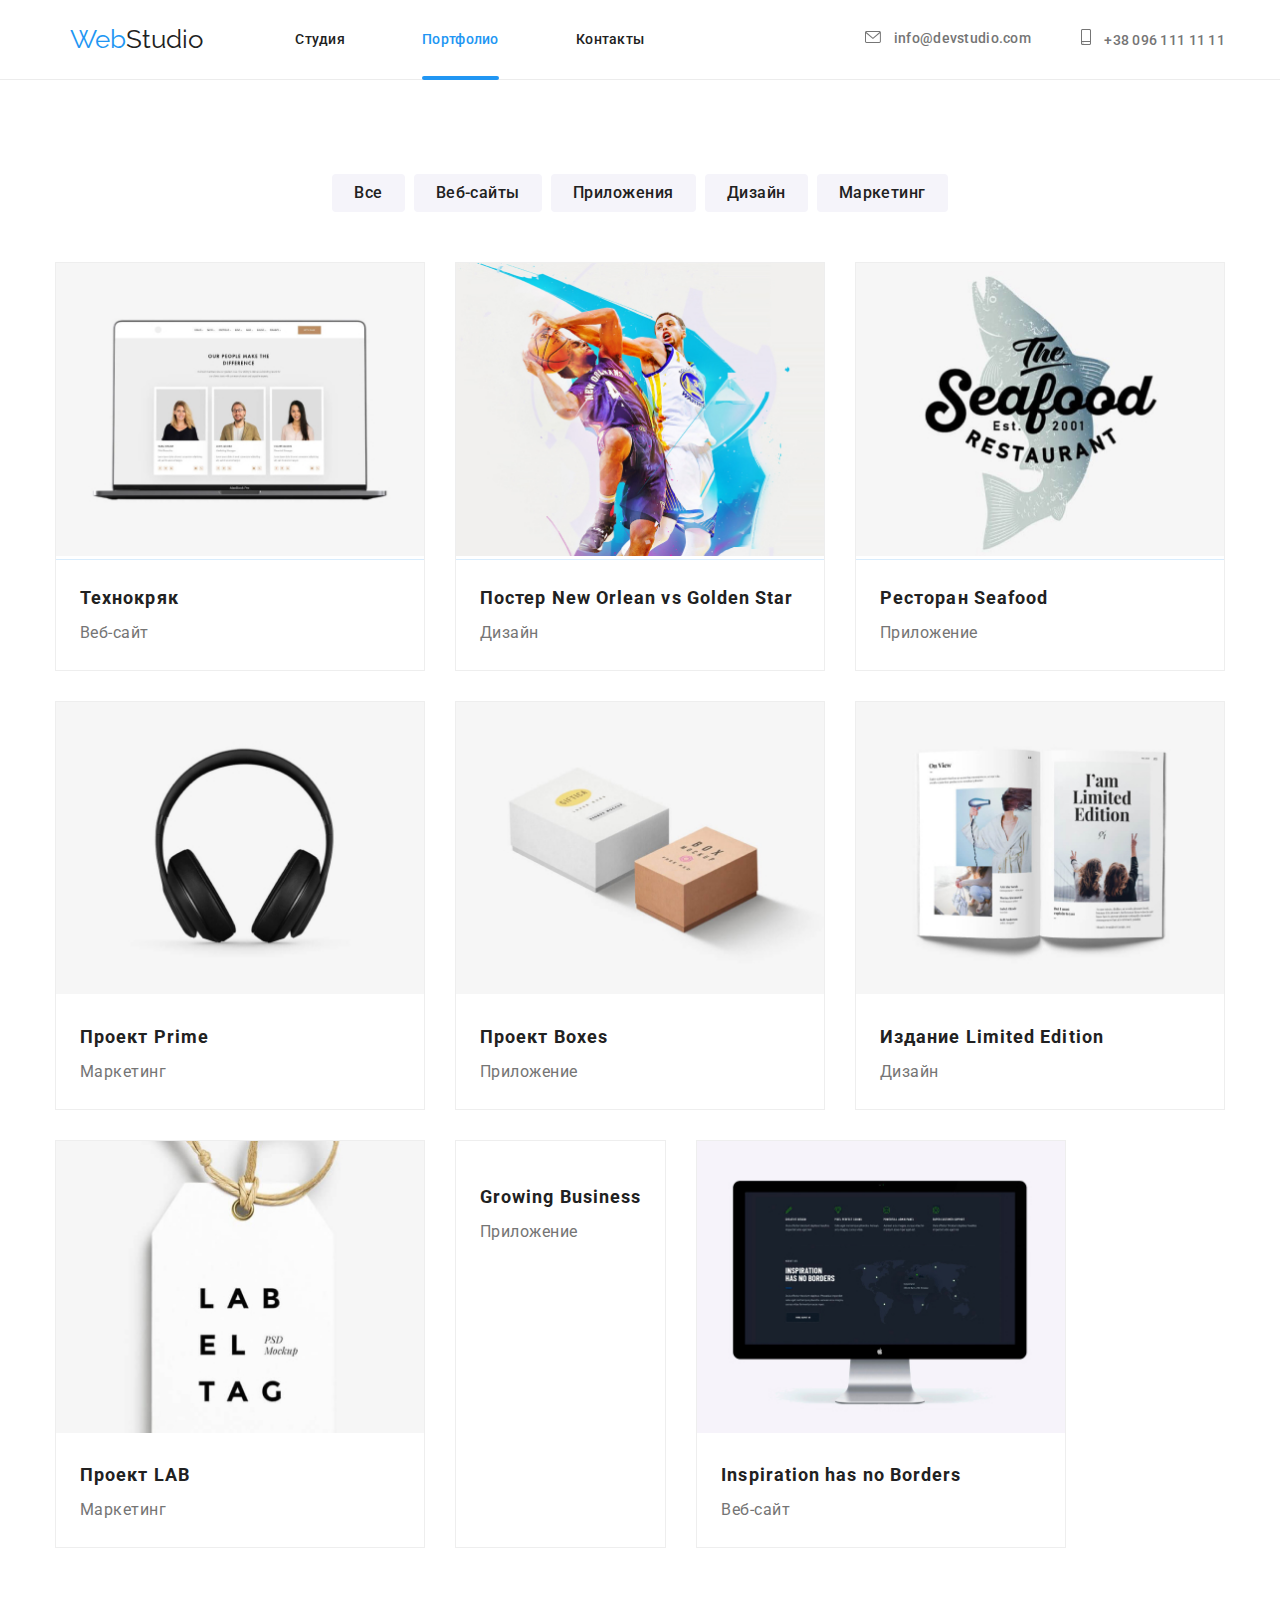
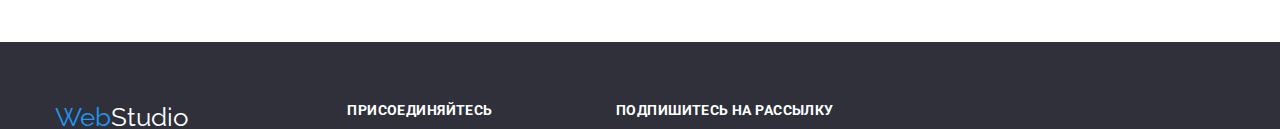
==== commit 1bf8d63f: "+" ====
--- a/portfolio.html
+++ b/portfolio.html
@@ -377,9 +377,6 @@
             </div>
         </div>
     </footer>
-            </div>
-        </div>
-    </footer>
     <script src="./js/menu.js"></script>
 </body>
 
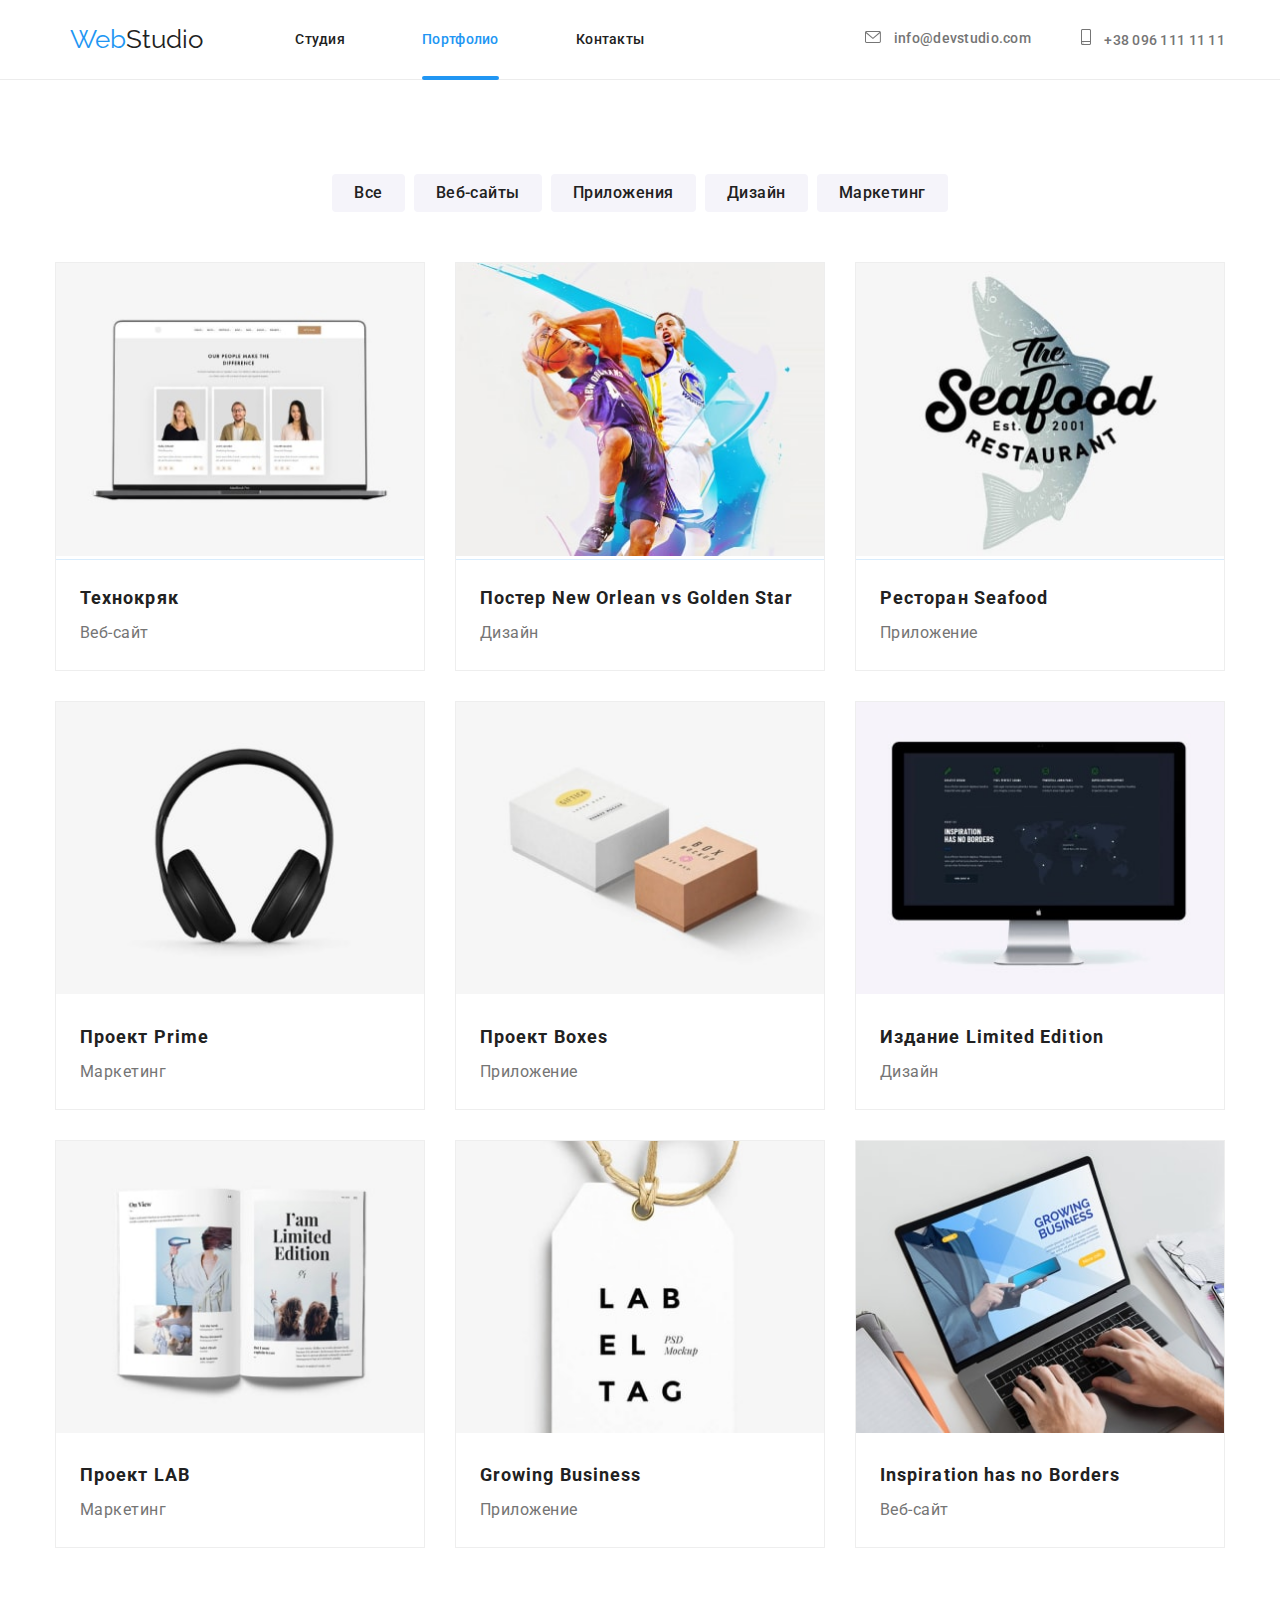
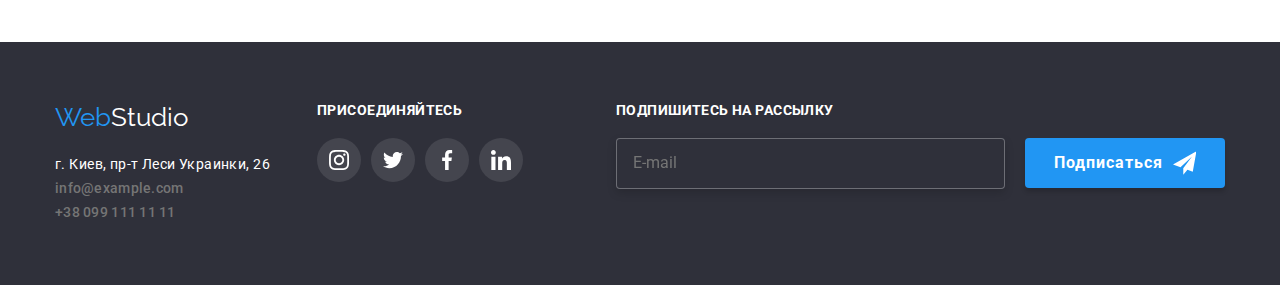
==== commit b61bc387: "margin+ img+ header+" ====
--- a/portfolio.html
+++ b/portfolio.html
@@ -75,9 +75,9 @@
                         <a href="" class="portfolio-list">
                             <div class="offer-overlay">
                                 <picture class="offer-picture">
-                                    <source srcset="./images-min/portfolio/tel-port1-min.jpg 1x, ./images-min/portfolio/tel-port1@2x.jpg 2x" media="(min-width: 1200px)">
+                                    <source srcset="./images-min/portfolio/imgport-dekstop1-min.jpg 1x, ./images-min/portfolio/imgport-desktop1@2x-min.jpg 2x" media="(min-width: 1200px)">
                                     <source srcset="./images-min/portfolio/port-tablet1-min.jpg 1x, ./images-min/portfolio/port-tablet1-2x-min.jpg 2x" media="(min-width: 768px)">
-                                    <source srcset="./images-min/portfolio/imgport-dekstop1-min.jpg 1x, ./images-min/portfolio/imgport-desktop1@2x-min.jpg 2x" media="(min-width: 320px)">
+                                    <source srcset="./images-min/portfolio/tel-port1-min.jpg 1x, ./images-min/portfolio/tel-port1@2x.jpg 2x" media="(min-width: 320px)">
                                     <img src="./images/techno.jpg" alt="techno" />
                                 </picture>
                                 <div class="offer-overlay-text-container">
@@ -97,12 +97,12 @@
                         <a href="" class="portfolio-list">
                             <div class="offer-overlay">
                                 <picture class="offer-picture">
+                                    <source
+                                        srcset="./images-min/portfolio/imgport-dekstop2-min.jpg 1x, ./images-min/portfolio/imgport-desktop2@2x-min.jpg 2x"
+                                        media="(min-width: 1200px)">
+                                    <source srcset="./images-min/portfolio/port-tablet2-min.jpg 1x, ./images-min/portfolio/port-tablet2-2x-min.jpg 2x"
+                                        media="(min-width: 768px)">
                                     <source srcset="./images-min/portfolio/tel-port2-min.jpg 1x, ./images-min/portfolio/tel-port2@2x.jpg 2x"
-                                        media="(min-width: 1200px)">
-                                    <source srcset="./images-min/portfolio/port-tablet2-min.jpg 1x, ./images-min/portfolio/port-tablet2-2x-min.jpg 2x"
-                                        media="(min-width: 768px)">
-                                    <source
-                                        srcset="./images-min/portfolio/imgport-dekstop2-min.jpg 1x, ./images-min/portfolio/imgport-desktop2@2x-min.jpg 2x"
                                         media="(min-width: 320px)">
                                 <img src="./images/Poster.jpg" alt="poster" />
                                 </picture>
@@ -123,12 +123,12 @@
                         <a href="" class="portfolio-list">
                             <div class="offer-overlay">
                                 <picture class="offer-picture">
+                                    <source
+                                        srcset="./images-min/portfolio/imgport-dekstop3-min.jpg 1x, ./images-min/portfolio/imgport-desktop3@2x-min.jpg 2x"
+                                        media="(min-width: 1200px)">
+                                    <source srcset="./images-min/portfolio/port-tablet3-min.jpg 1x, ./images-min/portfolio/port-tablet3-2x-min.jpg 2x"
+                                        media="(min-width: 768px)">
                                     <source srcset="./images-min/portfolio/tel-port3-min.jpg 1x, ./images-min/portfolio/tel-port3@2x.jpg 2x"
-                                        media="(min-width: 1200px)">
-                                    <source srcset="./images-min/portfolio/port-tablet3-min.jpg 1x, ./images-min/portfolio/port-tablet3-2x-min.jpg 2x"
-                                        media="(min-width: 768px)">
-                                    <source
-                                        srcset="./images-min/portfolio/imgport-dekstop3-min.jpg 1x, ./images-min/portfolio/imgport-desktop3@2x-min.jpg 2x"
                                         media="(min-width: 320px)">
                                 <img src="./images/restaurant.jpg" alt="restaurant" />
                                 </picture>
@@ -149,12 +149,12 @@
                         <a href="" class="portfolio-list">
                             <div class="offer-overlay">
                                 <picture class="offer-picture">
+                                    <source
+                                        srcset="./images-min/portfolio/imgport-dekstop4-min.jpg 1x, ./images-min/portfolio/imgport-desktop4@2x-min.jpg 2x"
+                                        media="(min-width: 1200px)">
+                                    <source srcset="./images-min/portfolio/port-tablet4-min.jpg 1x, ./images-min/portfolio/port-tablet4-2x-min.jpg 2x"
+                                        media="(min-width: 768px)">
                                     <source srcset="./images-min/portfolio/tel-port4-min.jpg 1x, ./images-min/portfolio/tel-port4@2x.jpg 2x"
-                                        media="(min-width: 1200px)">
-                                    <source srcset="./images-min/portfolio/port-tablet4-min.jpg 1x, ./images-min/portfolio/port-tablet4-2x-min.jpg 2x"
-                                        media="(min-width: 768px)">
-                                    <source
-                                        srcset="./images-min/portfolio/imgport-dekstop4-min.jpg 1x, ./images-min/portfolio/imgport-desktop4@2x-min.jpg 2x"
                                         media="(min-width: 320px)">
                                 <img src="./images/project.jpg" alt="project-prime" />
                                 </picture>
@@ -175,12 +175,12 @@
                         <a href="" class="portfolio-list">
                             <div class="offer-overlay">
                                 <picture class="offer-picture">
+                                    <source
+                                        srcset="./images-min/portfolio/imgport-dekstop5-min.jpg 1x, ./images-min/portfolio/imgport-desktop5@2x-min.jpg 2x"
+                                        media="(min-width: 1200px)">
+                                    <source srcset="./images-min/portfolio/port-tablet5-min.jpg 1x, ./images-min/portfolio/port-tablet5-2x-min.jpg 2x"
+                                        media="(min-width: 768px)">
                                     <source srcset="./images-min/portfolio/tel-port5-min.jpg 1x, ./images-min/portfolio/tel-port5@2x.jpg 2x"
-                                        media="(min-width: 1200px)">
-                                    <source srcset="./images-min/portfolio/port-tablet5-min.jpg 1x, ./images-min/portfolio/port-tablet5-2x-min.jpg 2x"
-                                        media="(min-width: 768px)">
-                                    <source
-                                        srcset="./images-min/portfolio/imgport-dekstop5-min.jpg 1x, ./images-min/portfolio/imgport-desktop5@2x-min.jpg 2x"
                                         media="(min-width: 320px)">
                                 <img src="./images/project-boxes.jpg" alt="project-boxes" />
                                      </picture>
@@ -201,12 +201,12 @@
                         <a href="" class="portfolio-list">
                             <div class="offer-overlay">
                                 <picture class="offer-picture">
+                                    <source
+                                        srcset="./images-min/portfolio/imgport-dekstop6-min.jpg 1x, ./images-min/portfolio/imgport-desktop6@2x-min.jpg 2x"
+                                        media="(min-width: 1200px)">
+                                    <source srcset="./images-min/portfolio/port-tablet6-min.jpg 1x, ./images-min/portfolio/port-tablet6-2x-min.jpg 2x"
+                                        media="(min-width: 768px)">
                                     <source srcset="./images-min/portfolio/tel-port6-min.jpg 1x, ./images-min/portfolio/tel-port6@2x.jpg 2x"
-                                        media="(min-width: 1200px)">
-                                    <source srcset="./images-min/portfolio/port-tablet6-min.jpg 1x, ./images-min/portfolio/port-tablet6-2x-min.jpg 2x"
-                                        media="(min-width: 768px)">
-                                    <source
-                                        srcset="./images-min/portfolio/imgport-dekstop6-min.jpg 1x, ./images-min/portfolio/imgport-desktop6@2x-min.jpg 2x"
                                         media="(min-width: 320px)">
                                     <img src="./images/limited-edition.jpg" alt="limited-edition" />
                                 </picture>
@@ -227,12 +227,12 @@
                         <a href="" class="portfolio-list">
                             <div class="offer-overlay">
                                 <picture class="offer-picture">
+                                    <source
+                                        srcset="./images-min/portfolio/imgport-dekstop7-min.jpg 1x, ./images-min/portfolio/imgport-desktop7@2x-min.jpg 2x"
+                                        media="(min-width: 1200px)">
+                                    <source srcset="./images-min/portfolio/port-tablet7-min.jpg 1x, ./images-min/portfolio/port-tablet7-2x-min.jpg 2x"
+                                        media="(min-width: 768px)">
                                     <source srcset="./images-min/portfolio/tel-port7-min.jpg 1x, ./images-min/portfolio/tel-port7@2x.jpg 2x"
-                                        media="(min-width: 1200px)">
-                                    <source srcset="./images-min/portfolio/port-tablet7-min.jpg 1x, ./images-min/portfolio/port-tablet7-2x-min.jpg 2x"
-                                        media="(min-width: 768px)">
-                                    <source
-                                        srcset="./images-min/portfolio/imgport-dekstop7-min.jpg 1x, ./images-min/portfolio/imgport-desktop7@2x-min.jpg 2x"
                                         media="(min-width: 320px)">
                                 <img src="./images/lab.jpg" alt="lab-project" />
                                 </picture>
@@ -253,12 +253,12 @@
                         <a href="" class="portfolio-list">
                             <div class="offer-overlay">
                                 <picture>
+                                    <source
+                                        srcset="./images-min/portfolio/imgport-dekstop8-min.jpg 1x, ./images-min/portfolio/imgport-desktop8@2x-min.jpg 2x"
+                                        media="(min-width: 1200px)">
+                                    <source srcset="./images-min/portfolio/port-tablet8-min.jpg 1x, ./images-min/portfolio/port-tablet8-2x-min.jpg 2x"
+                                        media="(min-width: 768px)">
                                     <source srcset="./images-min/portfolio/tel-port8-min.jpg 1x, ./images-min/portfolio/tel-port8@2x.jpg 2x"
-                                        media="(min-width: 1200px)">
-                                    <source srcset="./images-min/portfolio/port-tablet8-min.jpg 1x, ./images-min/portfolio/port-tablet8-2x-min.jpg 2x"
-                                        media="(min-width: 768px)">
-                                    <source
-                                        srcset="./images-min/portfolio/imgport-dekstop8-min.jpg 1x, ./images-min/portfolio/imgport-desktop8@2x-min.jpg 2x"
                                         media="(min-width: 320px)">
                                 <img src="./images/growing.jpg" alt="growing-business" />
                                 </picture>
@@ -279,12 +279,12 @@
                         <a href="" class="portfolio-list">
                             <div class="offer-overlay">
                                 <picture>
+                                    <source
+                                        srcset="./images-min/portfolio/imgport-dekstop9-min.jpg 1x, ./images-min/portfolio/imgport-desktop9@2x-min.jpg 2x"
+                                        media="(min-width: 1200px)">
+                                    <source srcset="./images-min/portfolio/port-tablet9-min.jpg 1x, ./images-min/portfolio/port-tablet9-2x-min.jpg 2x"
+                                        media="(min-width: 768px)">
                                     <source srcset="./images-min/portfolio/tel-port9-min.jpg 1x, ./images-min/portfolio/tel-port9@2x.jpg 2x"
-                                        media="(min-width: 1200px)">
-                                    <source srcset="./images-min/portfolio/port-tablet9-min.jpg 1x, ./images-min/portfolio/port-tablet9-2x-min.jpg 2x"
-                                        media="(min-width: 768px)">
-                                    <source
-                                        srcset="./images-min/portfolio/imgport-dekstop9-min.jpg 1x, ./images-min/portfolio/imgport-desktop9@2x-min.jpg 2x"
                                         media="(min-width: 320px)">
                                 <img src="./images/inspiration.jpg" alt="inspiration" />
                                 </picture>
--- a/css/portfolio.min.css
+++ b/css/portfolio.min.css
@@ -3,5 +3,5 @@
  Consolas,  'Liberation Mono',  Menlo,- monospace;font-size:1em}small{font-size:80%}sub,sup{font-size:75%;line-height:0;position:relative;vertical-align:baseline}sub{bottom:-0.25em}sup{top:-0.5em}table{text-indent:0;border-color:inherit}button,input,optgroup,select,textarea{font-family:inherit;font-size:100%;line-height:1.15;margin:0}button,select{text-transform:none}button,[type='button'],[type='reset'],[type='submit']{-webkit-appearance:button}::-moz-focus-inner{border-style:none;padding:0}:-moz-focusring{outline:1px dotted ButtonText}:-moz-ui-invalid{box-shadow:none}legend{padding:0}progress{vertical-align:baseline}::-webkit-inner-spin-button,::-webkit-outer-spin-button{height:auto}[type='search']{-webkit-appearance:textfield;outline-offset:-2px}::-webkit-search-decoration{-webkit-appearance:none}::-webkit-file-upload-button{-webkit-appearance:button;font:inherit}summary{display:list-item}.adress{font-style:normal;font-size:14px;line-height:1.7;letter-spacing:0.03em;color:rgba(255,255,255,0.6)}.location{font-size:14px;line-height:1.7;letter-spacing:0.03em;color:#ffffff}.location-link{text-decoration:none}.logo{color:#2196f3;font-family:Raleway;font-size:26px;line-height:1.2;letter-spacing:3%;text-decoration:none}.logo-list:not(:last-child){margin-right:30px}.footer-logo{display:inline-block;margin-bottom:20px;color:#2196f3;font-family:Raleway;font-size:26px;line-height:1.2;letter-spacing:3%;text-decoration:none}.footer-logo-span{color:#fff}.header-logo{color:#212121}.logo-list:not(:last-child){margin-right:30px}.footer-center-title,.footer-title-right{font-weight:bold;margin-top:0px;margin-bottom:0px;font-size:14px;line-height:1.143;letter-spacing:0.03em;color:#fff;text-transform:uppercase}.header{width:100%;padding-bottom:24px;padding-top:24px;border-bottom:1px solid #ececec;position:relative}.header .header-nav{justify-content:space-between;align-items:center}@media screen and (max-width: 767px){.header .header-nav{display:inline}}@media screen and (min-width: 768px) and (max-width: 1199px){.header .header-nav{width:100%;display:flex}}@media screen and (min-width: 1200px){.header .header-nav{display:flex}}.header .header-nav-menu{display:flex;align-items:center;justify-content:space-between;padding-left:15px;padding-right:15px}.header .site-nav-link{display:inline-block;position:relative;color:#212121;font-weight:500;font-size:14px;line-height:1.1;letter-spacing:0.02em;text-decoration:none;transition-duration:250ms;transition-timing-function:cubic-bezier(0.4, 0, 0.2, 1)}.header .site-nav-link:hover,.header .site-nav-link:focus{color:#2196f3}.header .current{color:#2196f3}.header .current::before{content:'';position:absolute;width:100%;height:100%;top:0;bottom:0;display:block;bottom:0;height:4px;background-color:#2196f3;border-radius:2px;transform:translateY(28px)}@media screen and (min-width: 768px) and (max-width: 1199px){.header .current::before{transform:translateY(48px)}}@media screen and (min-width: 1200px){.header .current::before{transform:translateY(44px)}}@media screen and (max-width: 767px){.header .site-nav-right{margin-left:auto;margin-right:auto;text-align:center}}@media screen and (min-width: 768px) and (max-width: 1199px){.header .site-nav-right{display:block;white-space:nowrap}}@media screen and (min-width: 1200px){.header .site-nav-right{width:100%;display:flex;justify-content:flex-end}.header .site-nav-right .item-right:not(:last-child){margin-right:50px}}.header .icon{margin-right:10px;fill:#757575}.header .site-nav-right-link{transition-duration:250ms;transition-timing-function:cubic-bezier(0.4, 0, 0.2, 1);color:#757575;font-style:normal;font-weight:500;font-size:14px;line-height:1.1;letter-spacing:0.02em;text-decoration:none}.header .site-nav-right-link:hover,.header .site-nav-right-link:focus{color:#2196f3}.header .site-nav-right-link:hover .icon,.header .site-nav-right-link:focus .icon{fill:#2196f3}.menu-button .menu-icon:focus,.menu-button .menu-icon:hover{fill:#2196f3}.menu-button{display:inline-flex;margin:0;padding:0;border:none;background-color:transparent}@media screen and (min-width: 767px){.menu-button{display:none}}.menu-button .icon-cross{display:none}.menu-button.is-open .icon-cross{display:block}.menu-button.is-open .icon-menu{display:none}@media screen and (max-width: 767px){.menu-container{display:none;position:absolute;top:100%;width:100%;background-color:#fff;padding-top:60px;padding-bottom:60px;text-align:center;font-size:20px;box-shadow:0px 4px 8px rgba(0,0,0,0.04),0px 2px 4px rgba(0,0,0,0.08),0px 1px 3px rgba(0,0,0,0.16);z-index:1}.menu-container.is-open{display:block}.menu-container .item:not(:last-child){margin-bottom:40px}.menu-container .item:last-child{margin-bottom:60px}.menu-container .item-right:not(:last-child){margin-bottom:16px}}@media screen and (min-width: 768px) and (max-width: 1199px){.menu-container{width:100%;justify-content:space-evenly;margin:0}}@media screen and (min-width: 1200px){.menu-container{display:flex;width:100%;justify-content:space-evenly}}@media screen and (min-width: 767px){.menu-container{display:flex}}@media screen and (max-width: 767px){.site-nav{display:block}}@media screen and (min-width: 768px) and (max-width: 1199px){.site-nav{align-items:center;justify-content:space-evenly;width:100%;display:flex;position:relative}}@media screen and (min-width: 1200px){.site-nav{width:100%;align-items:center;justify-content:space-evenly;display:flex;position:relative}}.footer{padding-bottom:60px;padding-top:60px;background-color:#2f303a}@media screen and (max-width: 767px){.footer-left{text-align:center}}.footer-container{display:flex}@media screen and (max-width: 767px){.footer-container{display:block}}@media screen and (min-width: 768px) and (max-width: 1199px){.footer-container{display:block}}@media screen and (min-width: 1200px){.footer-container{justify-content:space-between}}@media screen and (min-width: 768px) and (max-width: 1199px){.footer-container .tablet-version{display:flex;justify-content:space-evenly}}@media screen and (min-width: 1200px){.footer-container .tablet-version{display:flex;width:40%;justify-content:space-between}}.footer-container .footer-list{display:inline-block}.footer-container .footer-list:nth-child(-n+2){margin-bottom:0px}.footer-container .footer-contacts{text-decoration:none;color:#757575;font-weight:500;font-size:14px;line-height:1.1;letter-spacing:0.02em}.footer .footer-center{display:block;text-align:center}@media screen and (max-width: 767px){.footer .footer-center{margin-top:60px;margin-bottom:60px}}@media screen and (min-width: 1200px){.footer .footer-center{text-align:center}}.footer .footer-center-list{display:flex;justify-content:center;align-items:center;margin-top:20px}.footer .footer-social:not(:last-child){margin-right:10px}.footer .footer-icon{background-color:rgba(255,255,255,0.1);display:flex;justify-content:center;align-items:center;width:44px;height:44px;border-radius:50%;transition-duration:250ms;transition-timing-function:cubic-bezier(0.4, 0, 0.2, 1)}.footer .footer-icon:hover,.footer .footer-icon:focus{background-color:#2196f3}.footer .footer-icon .footer-svg{fill:#fff}.footer .footer-right{display:block}@media screen and (min-width: 768px) and (max-width: 1199px){.footer .footer-right{margin-top:60px}}@media screen and (min-width: 1200px){.footer .footer-right{display:flex;width:60%;justify-content:flex-end}}.footer .text-right-container{text-align:center}@media screen and (min-width: 1200px){.footer .text-right-container{width:100%;text-align:left;margin-left:93px}}.footer .footer-form{display:block}@media screen and (min-width: 1200px){.footer .footer-form{display:flex;width:100%;justify-content:flex-end}}.footer .button-container{display:flex;justify-content:space-between;align-items:center}@media screen and (max-width: 767px){.footer .button-container{margin-top:20px}}.footer .footer-button{display:flex;width:200px;height:50px;padding:10px 29px;margin-right:auto;margin-left:auto}@media screen and (min-width: 768px) and (max-width: 1199px){.footer .footer-button{margin-top:20px}}@media screen and (min-width: 1200px){.footer .footer-button{margin-left:20px}}.footer .footer-button .icon-send{align-items:center;width:24px;height:24px;fill:#fff;margin-left:10px}.footer .footer-mail{width:100%;padding:15px 16px;margin-top:20px;background-color:#2f303a;border:1px solid rgba(255,255,255,0.3);box-sizing:border-box;filter:drop-shadow(0px 4px 4px rgba(0,0,0,0.15));border-radius:4px;color:#f5f4fa}@media screen and (min-width: 768px) and (max-width: 1199px){.footer .footer-mail{width:70%}}.offer img{width:100%}.offer-picture{width:100%}@media screen and (min-width: 320px) and (max-width: 767px){.offer{margin:0 auto}.offer-item:not(:last-child){margin-bottom:30px}}@media screen and (min-width: 768px) and (max-width: 1199px){.offer{display:flex;justify-content:start;flex-wrap:wrap;width:100%;margin:0 auto}.offer-item{flex-basis:47%}.offer-item:not(:last-child){margin-bottom:30px}.offer-item:nth-child(even){margin-left:30px}}@media screen and (min-width: 1200px){.offer{display:flex;flex-wrap:wrap}.offer-item{flex-basis:calc((100%-9 * 60px) / 3);max-width:370px}.offer-item:not(:nth-child(3n+3)){margin-right:30px}.offer-item:nth-child(-n+6){margin-bottom:30px}}.offer a{text-decoration:none}.offer-item{border:1px solid #eeeeee}.offer-item:hover{box-shadow:0px 1px 1px rgba(0,0,0,0.12),0px 4px 4px rgba(0,0,0,0.06),1px 4px 6px rgba(0,0,0,0.16)}.offer-item:hover .offer-overlay::before,.offer-item:hover .offer-overlay-text-container{opacity:1;transform:translateY(0)}.offer-overlay{display:flex;position:relative;overflow:hidden}.offer-overlay:before{display:inline-block;position:absolute;content:'';width:100%;height:100%;background-color:rgba(33,150,243,0.9);opacity:1;transform:translateY(100%);transition:transform 250ms cubic-bezier(0.4, 0, 0.2, 1)}.offer-title{font-weight:bold;font-size:18px;line-height:2;letter-spacing:0.06em;color:#212121;text-decoration:none;margin:0}.offer-overlay-text-container{display:block;position:absolute;justify-content:center;padding:64px 24px;top:0;left:0;width:322px;height:168px;align-items:center;font-style:normal;font-weight:normal;font-size:18px;line-height:1.56;color:#fff;letter-spacing:0.03em;transform:translateY(100%);transition:transform 250ms cubic-bezier(0.4, 0, 0.2, 1);opacity:0}.offer-text{padding:20px 24px}.offer-text p{font-weight:normal;font-size:16px;line-height:1.9px;letter-spacing:0.03em;color:#757575}.portfolio{padding-bottom:94px;padding-top:94px}@media screen and (max-width: 767px){.portfolio{padding-bottom:60px;padding-top:60px}}@media screen and (min-width: 320px) and (max-width: 767px){.filter-list{display:flex;flex-wrap:wrap}.filter-list-item{margin-bottom:15px}.filter-list-item:not(:last-child){margin-right:9px}}@media screen and (min-width: 768px) and (max-width: 1199px){.filter-list{display:flex;flex-wrap:nowrap;justify-content:center;flex-basis:calc((100%-2 * 9px) / 3);margin-bottom:15px}.filter-list-item:not(:last-child){margin-right:9px}}@media screen and (min-width: 1200px){.filter-list{display:flex;justify-content:center;flex-basis:calc((100%-2 * 9px) / 3);margin-bottom:50px}.filter-list-item:not(:last-child){margin-right:9px}}.filter-button{padding:6px 22px;border:0px;border-radius:4px;font-family:roboto, sans-serif;font-weight:500;font-size:16px;line-height:1.62;letter-spacing:0.03em;color:#212121;background-color:#f5f4fa}.filter-button:hover,.filter-button:focus{background-color:#2196f3;color:#fff;box-shadow:0px 3px 1px rgba(0,0,0,0.1),0px 1px 2px rgba(0,0,0,0.08),0px 2px 2px rgba(0,0,0,0.12)}.hiden-title{display:none}
+ monospace;font-size:1em}small{font-size:80%}sub,sup{font-size:75%;line-height:0;position:relative;vertical-align:baseline}sub{bottom:-0.25em}sup{top:-0.5em}table{text-indent:0;border-color:inherit}button,input,optgroup,select,textarea{font-family:inherit;font-size:100%;line-height:1.15;margin:0}button,select{text-transform:none}button,[type='button'],[type='reset'],[type='submit']{-webkit-appearance:button}::-moz-focus-inner{border-style:none;padding:0}:-moz-focusring{outline:1px dotted ButtonText}:-moz-ui-invalid{box-shadow:none}legend{padding:0}progress{vertical-align:baseline}::-webkit-inner-spin-button,::-webkit-outer-spin-button{height:auto}[type='search']{-webkit-appearance:textfield;outline-offset:-2px}::-webkit-search-decoration{-webkit-appearance:none}::-webkit-file-upload-button{-webkit-appearance:button;font:inherit}summary{display:list-item}.adress{font-style:normal;font-size:14px;line-height:1.7;letter-spacing:0.03em;color:rgba(255,255,255,0.6)}.location{font-size:14px;line-height:1.7;letter-spacing:0.03em;color:#ffffff}.location-link{text-decoration:none}.logo{color:#2196f3;font-family:Raleway;font-size:26px;line-height:1.2;letter-spacing:3%;text-decoration:none}.logo-list:not(:last-child){margin-right:30px}.footer-logo{display:inline-block;margin-bottom:20px;color:#2196f3;font-family:Raleway;font-size:26px;line-height:1.2;letter-spacing:3%;text-decoration:none}.footer-logo-span{color:#fff}.header-logo{color:#212121}.logo-list:not(:last-child){margin-right:30px}.footer-center-title,.footer-title-right{font-weight:bold;margin-top:0px;margin-bottom:0px;font-size:14px;line-height:1.143;letter-spacing:0.03em;color:#fff;text-transform:uppercase}.header{width:100%;padding-bottom:24px;padding-top:24px;border-bottom:1px solid #ececec;position:relative}@media screen and (max-width: 767px){.header{padding-top:0;padding-bottom:0}}.header .header-nav{justify-content:space-between;align-items:center}@media screen and (max-width: 767px){.header .header-nav{display:inline}}@media screen and (min-width: 768px) and (max-width: 1199px){.header .header-nav{width:100%;display:flex}}@media screen and (min-width: 1200px){.header .header-nav{display:flex}}.header .header-nav-menu{display:flex;align-items:center;justify-content:space-between;padding-left:15px;padding-right:15px}.header .site-nav-link{display:inline-block;position:relative;color:#212121;font-weight:500;font-size:14px;line-height:1.1;letter-spacing:0.02em;text-decoration:none;transition-duration:250ms;transition-timing-function:cubic-bezier(0.4, 0, 0.2, 1)}.header .site-nav-link:hover,.header .site-nav-link:focus{color:#2196f3}.header .current{color:#2196f3}.header .current::before{content:'';position:absolute;width:100%;height:100%;top:0;bottom:0;display:block;bottom:0;height:4px;background-color:#2196f3;border-radius:2px;transform:translateY(28px)}@media screen and (min-width: 768px) and (max-width: 1199px){.header .current::before{transform:translateY(48px)}}@media screen and (min-width: 1200px){.header .current::before{transform:translateY(44px)}}@media screen and (max-width: 767px){.header .site-nav-right{margin-left:auto;margin-right:auto;text-align:center}}@media screen and (min-width: 768px) and (max-width: 1199px){.header .site-nav-right{display:block;white-space:nowrap}}@media screen and (min-width: 1200px){.header .site-nav-right{width:100%;display:flex;justify-content:flex-end}.header .site-nav-right .item-right:not(:last-child){margin-right:50px}}.header .icon{margin-right:10px;fill:#757575}.header .site-nav-right-link{transition-duration:250ms;transition-timing-function:cubic-bezier(0.4, 0, 0.2, 1);color:#757575;font-style:normal;font-weight:500;font-size:14px;line-height:1.1;letter-spacing:0.02em;text-decoration:none}.header .site-nav-right-link:hover,.header .site-nav-right-link:focus{color:#2196f3}.header .site-nav-right-link:hover .icon,.header .site-nav-right-link:focus .icon{fill:#2196f3}.menu-button .menu-icon:focus,.menu-button .menu-icon:hover{fill:#2196f3}.menu-button{display:inline-flex;margin:0;padding:0;border:none;background-color:transparent}@media screen and (min-width: 767px){.menu-button{display:none}}.menu-button .icon-cross{display:none}.menu-button.is-open .icon-cross{display:block}.menu-button.is-open .icon-menu{display:none}@media screen and (max-width: 767px){.menu-container{display:none;position:absolute;top:100%;width:100%;background-color:#fff;padding-top:60px;padding-bottom:60px;text-align:center;font-size:20px;box-shadow:0px 4px 8px rgba(0,0,0,0.04),0px 2px 4px rgba(0,0,0,0.08),0px 1px 3px rgba(0,0,0,0.16);z-index:1}.menu-container.is-open{display:block}.menu-container .item:not(:last-child){margin-bottom:40px}.menu-container .item:last-child{margin-bottom:60px}.menu-container .item-right:not(:last-child){margin-bottom:16px}}@media screen and (min-width: 768px) and (max-width: 1199px){.menu-container{width:100%;justify-content:space-evenly;margin:0}}@media screen and (min-width: 1200px){.menu-container{display:flex;width:100%;justify-content:space-evenly}}@media screen and (min-width: 767px){.menu-container{display:flex}}@media screen and (max-width: 767px){.site-nav{display:block}}@media screen and (min-width: 768px) and (max-width: 1199px){.site-nav{align-items:center;justify-content:center;width:100%;display:flex;position:relative}.site-nav .item:not(:last-child){margin-right:50px}}@media screen and (min-width: 1200px){.site-nav{width:100%;align-items:center;justify-content:space-evenly;display:flex;position:relative}}.footer{padding-bottom:60px;padding-top:60px;background-color:#2f303a}@media screen and (max-width: 767px){.footer-left{text-align:center}}.footer-container{display:flex}@media screen and (max-width: 767px){.footer-container{display:block}}@media screen and (min-width: 768px) and (max-width: 1199px){.footer-container{display:block}}@media screen and (min-width: 1200px){.footer-container{justify-content:space-between}}@media screen and (min-width: 768px) and (max-width: 1199px){.footer-container .tablet-version{display:flex;justify-content:space-evenly}}@media screen and (min-width: 1200px){.footer-container .tablet-version{display:flex;width:40%;justify-content:space-between}}.footer-container .footer-list{display:inline-block}.footer-container .footer-list:nth-child(-n+2){margin-bottom:0px}.footer-container .footer-contacts{text-decoration:none;color:#757575;font-weight:500;font-size:14px;line-height:1.1;letter-spacing:0.02em}.footer .footer-center{display:block;text-align:center}@media screen and (max-width: 767px){.footer .footer-center{margin-top:60px;margin-bottom:60px}}@media screen and (min-width: 1200px){.footer .footer-center{text-align:left}}.footer .footer-center-list{display:flex;justify-content:center;align-items:center;margin-top:20px}.footer .footer-social:not(:last-child){margin-right:10px}.footer .footer-icon{background-color:rgba(255,255,255,0.1);display:flex;justify-content:center;align-items:center;width:44px;height:44px;border-radius:50%;transition-duration:250ms;transition-timing-function:cubic-bezier(0.4, 0, 0.2, 1)}.footer .footer-icon:hover,.footer .footer-icon:focus{background-color:#2196f3}.footer .footer-icon .footer-svg{fill:#fff}.footer .footer-right{display:block}@media screen and (min-width: 768px) and (max-width: 1199px){.footer .footer-right{margin-top:60px}}@media screen and (min-width: 1200px){.footer .footer-right{display:flex;width:60%;justify-content:flex-end}}.footer .text-right-container{text-align:center}@media screen and (min-width: 1200px){.footer .text-right-container{width:100%;text-align:left;margin-left:93px}}.footer .footer-form{display:block}@media screen and (min-width: 1200px){.footer .footer-form{display:flex;width:100%;justify-content:flex-end}}.footer .button-container{display:flex;justify-content:space-between;align-items:center}@media screen and (max-width: 767px){.footer .button-container{margin-top:20px}}.footer .footer-button{display:flex;width:200px;height:50px;padding:10px 29px;margin-right:auto;margin-left:auto}@media screen and (min-width: 768px) and (max-width: 1199px){.footer .footer-button{margin-top:20px}}@media screen and (min-width: 1200px){.footer .footer-button{margin-left:20px}}.footer .footer-button .icon-send{align-items:center;width:24px;height:24px;fill:#fff;margin-left:10px}.footer .footer-mail{width:100%;padding:15px 16px;margin-top:20px;background-color:#2f303a;border:1px solid rgba(255,255,255,0.3);box-sizing:border-box;filter:drop-shadow(0px 4px 4px rgba(0,0,0,0.15));border-radius:4px;color:#f5f4fa}@media screen and (min-width: 768px) and (max-width: 1199px){.footer .footer-mail{width:70%}}.offer img{width:100%}.offer-picture{width:100%}@media screen and (min-width: 320px) and (max-width: 767px){.offer{margin:0 auto}.offer-item:not(:last-child){margin-bottom:30px}}@media screen and (min-width: 768px) and (max-width: 1199px){.offer{display:flex;justify-content:start;flex-wrap:wrap;width:100%;margin:0 auto}.offer-item{flex-basis:47%}.offer-item:not(:last-child){margin-bottom:30px}.offer-item:nth-child(even){margin-left:30px}}@media screen and (min-width: 1200px){.offer{display:flex;flex-wrap:wrap}.offer-item{flex-basis:calc((100%-9 * 60px) / 3);max-width:370px}.offer-item:not(:nth-child(3n+3)){margin-right:30px}.offer-item:nth-child(-n+6){margin-bottom:30px}}.offer a{text-decoration:none}.offer-item{border:1px solid #eeeeee}.offer-item:hover{box-shadow:0px 1px 1px rgba(0,0,0,0.12),0px 4px 4px rgba(0,0,0,0.06),1px 4px 6px rgba(0,0,0,0.16)}.offer-item:hover .offer-overlay::before,.offer-item:hover .offer-overlay-text-container{opacity:1;transform:translateY(0)}.offer-overlay{display:flex;position:relative;overflow:hidden}.offer-overlay:before{display:inline-block;position:absolute;content:'';width:100%;height:100%;background-color:rgba(33,150,243,0.9);opacity:1;transform:translateY(100%);transition:transform 250ms cubic-bezier(0.4, 0, 0.2, 1)}.offer-title{font-weight:bold;font-size:18px;line-height:2;letter-spacing:0.06em;color:#212121;text-decoration:none;margin:0}.offer-overlay-text-container{display:block;position:absolute;justify-content:center;padding:64px 24px;top:0;left:0;width:322px;height:168px;align-items:center;font-style:normal;font-weight:normal;font-size:18px;line-height:1.56;color:#fff;letter-spacing:0.03em;transform:translateY(100%);transition:transform 250ms cubic-bezier(0.4, 0, 0.2, 1);opacity:0}.offer-text{padding:20px 24px}.offer-text p{font-weight:normal;font-size:16px;line-height:1.9px;letter-spacing:0.03em;color:#757575}.portfolio{padding-bottom:94px;padding-top:94px}@media screen and (max-width: 767px){.portfolio{padding-bottom:60px;padding-top:60px}}@media screen and (min-width: 320px) and (max-width: 767px){.filter-list{display:flex;flex-wrap:wrap}.filter-list-item{margin-bottom:15px}.filter-list-item:not(:last-child){margin-right:9px}}@media screen and (min-width: 768px) and (max-width: 1199px){.filter-list{display:flex;flex-wrap:nowrap;justify-content:center;flex-basis:calc((100%-2 * 9px) / 3);margin-bottom:15px}.filter-list-item:not(:last-child){margin-right:9px}}@media screen and (min-width: 1200px){.filter-list{display:flex;justify-content:center;flex-basis:calc((100%-2 * 9px) / 3);margin-bottom:50px}.filter-list-item:not(:last-child){margin-right:9px}}.filter-button{padding:6px 22px;border:0px;border-radius:4px;font-family:roboto, sans-serif;font-weight:500;font-size:16px;line-height:1.62;letter-spacing:0.03em;color:#212121;background-color:#f5f4fa}.filter-button:hover,.filter-button:focus{background-color:#2196f3;color:#fff;box-shadow:0px 3px 1px rgba(0,0,0,0.1),0px 1px 2px rgba(0,0,0,0.08),0px 2px 2px rgba(0,0,0,0.12)}.hiden-title{display:none}
 /*# sourceMappingURL=portfolio.min.css.map */--- a/css/main.css
+++ b/css/main.css
@@ -369,6 +369,13 @@
   position: relative;
 }
 
+@media screen and (max-width: 767px) {
+  .header {
+    padding-top: 0;
+    padding-bottom: 0;
+  }
+}
+
 .header .header-nav {
   justify-content: space-between;
   align-items: center;
@@ -590,10 +597,13 @@
 @media screen and (min-width: 768px) and (max-width: 1199px) {
   .site-nav {
     align-items: center;
-    justify-content: space-evenly;
+    justify-content: center;
     width: 100%;
     display: flex;
     position: relative;
+  }
+  .site-nav .item:not(:last-child) {
+    margin-right: 50px;
   }
 }
 
@@ -794,7 +804,7 @@
   margin-left: auto;
   margin-right: auto;
   background: #c4c4c4;
-  background-image: linear-gradient(to right, rgba(47, 48, 58, 0.4), rgba(47, 48, 58, 0.4)), url(../../images/hero/growing.jpg);
+  background-image: linear-gradient(to right, rgba(47, 48, 58, 0.4), rgba(47, 48, 58, 0.4)), url(../images/hero/growing.jpg);
   background-size: cover;
   background-repeat: no-repeat;
   padding-top: 200px;
@@ -804,37 +814,37 @@
 
 @media screen and (max-width: 767px) {
   .hero {
-    background-image: linear-gradient(to right, rgba(47, 48, 58, 0.4), rgba(47, 48, 58, 0.4)), url(../../images-min/hero/hero-tel.jpg);
+    background-image: linear-gradient(to right, rgba(47, 48, 58, 0.4), rgba(47, 48, 58, 0.4)), url(../images-min/hero/hero-tel.jpg);
   }
 }
 
 @media screen and (min-device-pixel-ratio: 2) and (max-width: 767px), screen and (min-resolution: 192dpi) and (max-width: 767px), screen and (min-resolution: 2dppx) and (max-width: 767px) {
   .hero {
-    background-image: linear-gradient(to right, rgba(47, 48, 58, 0.4), rgba(47, 48, 58, 0.4)), url(../../images-min/hero/hero-tel2x.jpg);
+    background-image: linear-gradient(to right, rgba(47, 48, 58, 0.4), rgba(47, 48, 58, 0.4)), url(../images-min/hero/hero-tel2x.jpg);
   }
 }
 
 @media screen and (min-width: 768px) {
   .hero {
-    background-image: linear-gradient(to right, rgba(47, 48, 58, 0.4), rgba(47, 48, 58, 0.4)), url(../../images-min/hero/hero-tablet.jpg);
+    background-image: linear-gradient(to right, rgba(47, 48, 58, 0.4), rgba(47, 48, 58, 0.4)), url(../images-min/hero/hero-tablet.jpg);
   }
 }
 
 @media screen and (min-device-pixel-ratio: 2) and (min-width: 768px), screen and (min-resolution: 192dpi) and (min-width: 768px), screen and (min-resolution: 2dppx) and (min-width: 768px) {
   .hero {
-    background-image: linear-gradient(to right, rgba(47, 48, 58, 0.4), rgba(47, 48, 58, 0.4)), url(../../images-min/hero/hero-tablet2x.jpg);
+    background-image: linear-gradient(to right, rgba(47, 48, 58, 0.4), rgba(47, 48, 58, 0.4)), url(../images-min/hero/hero-tablet2x.jpg);
   }
 }
 
 @media screen and (min-width: 1200px) {
   .hero {
-    background-image: linear-gradient(to right, rgba(47, 48, 58, 0.4), rgba(47, 48, 58, 0.4)), url(../../images-min/hero/hero-dekstop.jpg);
+    background-image: linear-gradient(to right, rgba(47, 48, 58, 0.4), rgba(47, 48, 58, 0.4)), url(../images-min/hero/hero-dekstop.jpg);
   }
 }
 
 @media screen and (min-device-pixel-ratio: 2) and (min-width: 1200px), screen and (min-resolution: 192dpi) and (min-width: 1200px), screen and (min-resolution: 2dppx) and (min-width: 1200px) {
   .hero {
-    background-image: linear-gradient(to right, rgba(47, 48, 58, 0.4), rgba(47, 48, 58, 0.4)), url(../../images-min/hero/hero-dekstop2x.jpg);
+    background-image: linear-gradient(to right, rgba(47, 48, 58, 0.4), rgba(47, 48, 58, 0.4)), url(../images-min/hero/hero-dekstop2x.jpg);
   }
 }
 
@@ -1175,7 +1185,7 @@
 
 @media screen and (min-width: 1200px) {
   .footer .footer-center {
-    text-align: center;
+    text-align: left;
   }
 }
 
